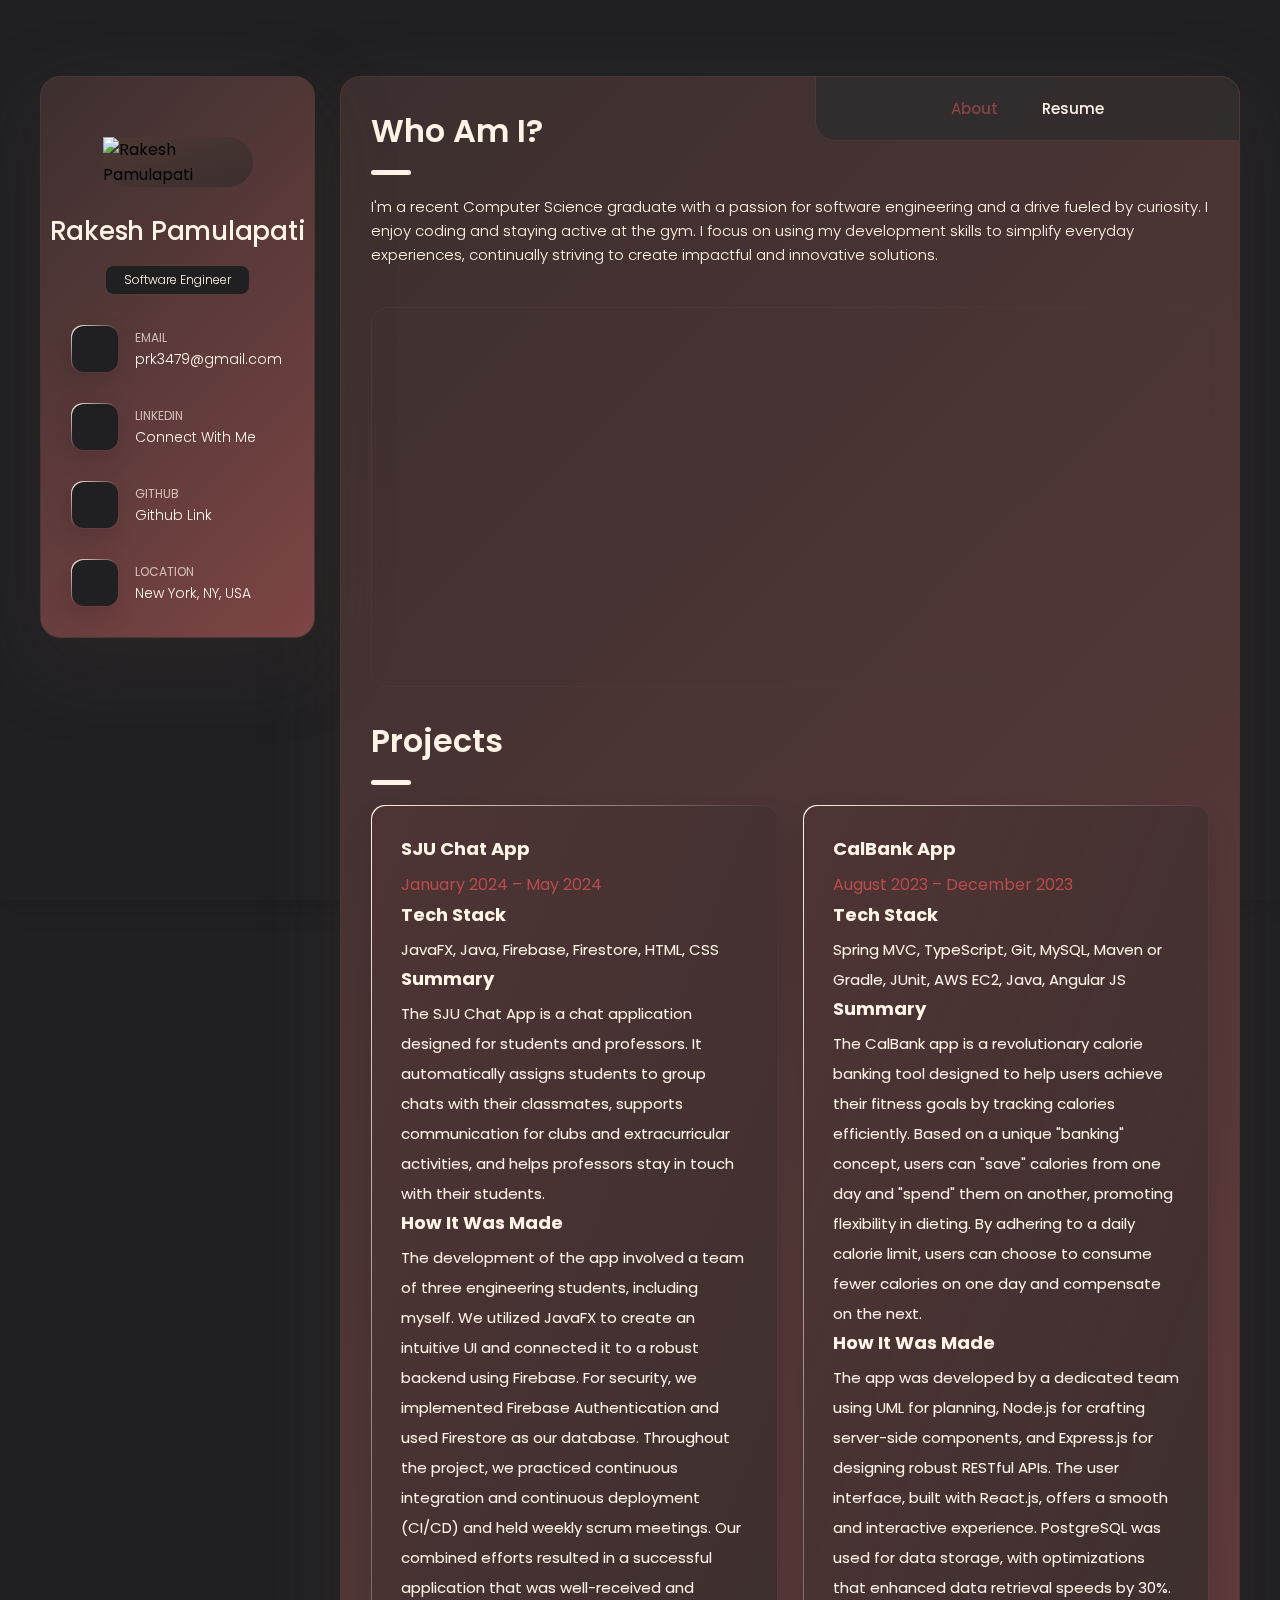
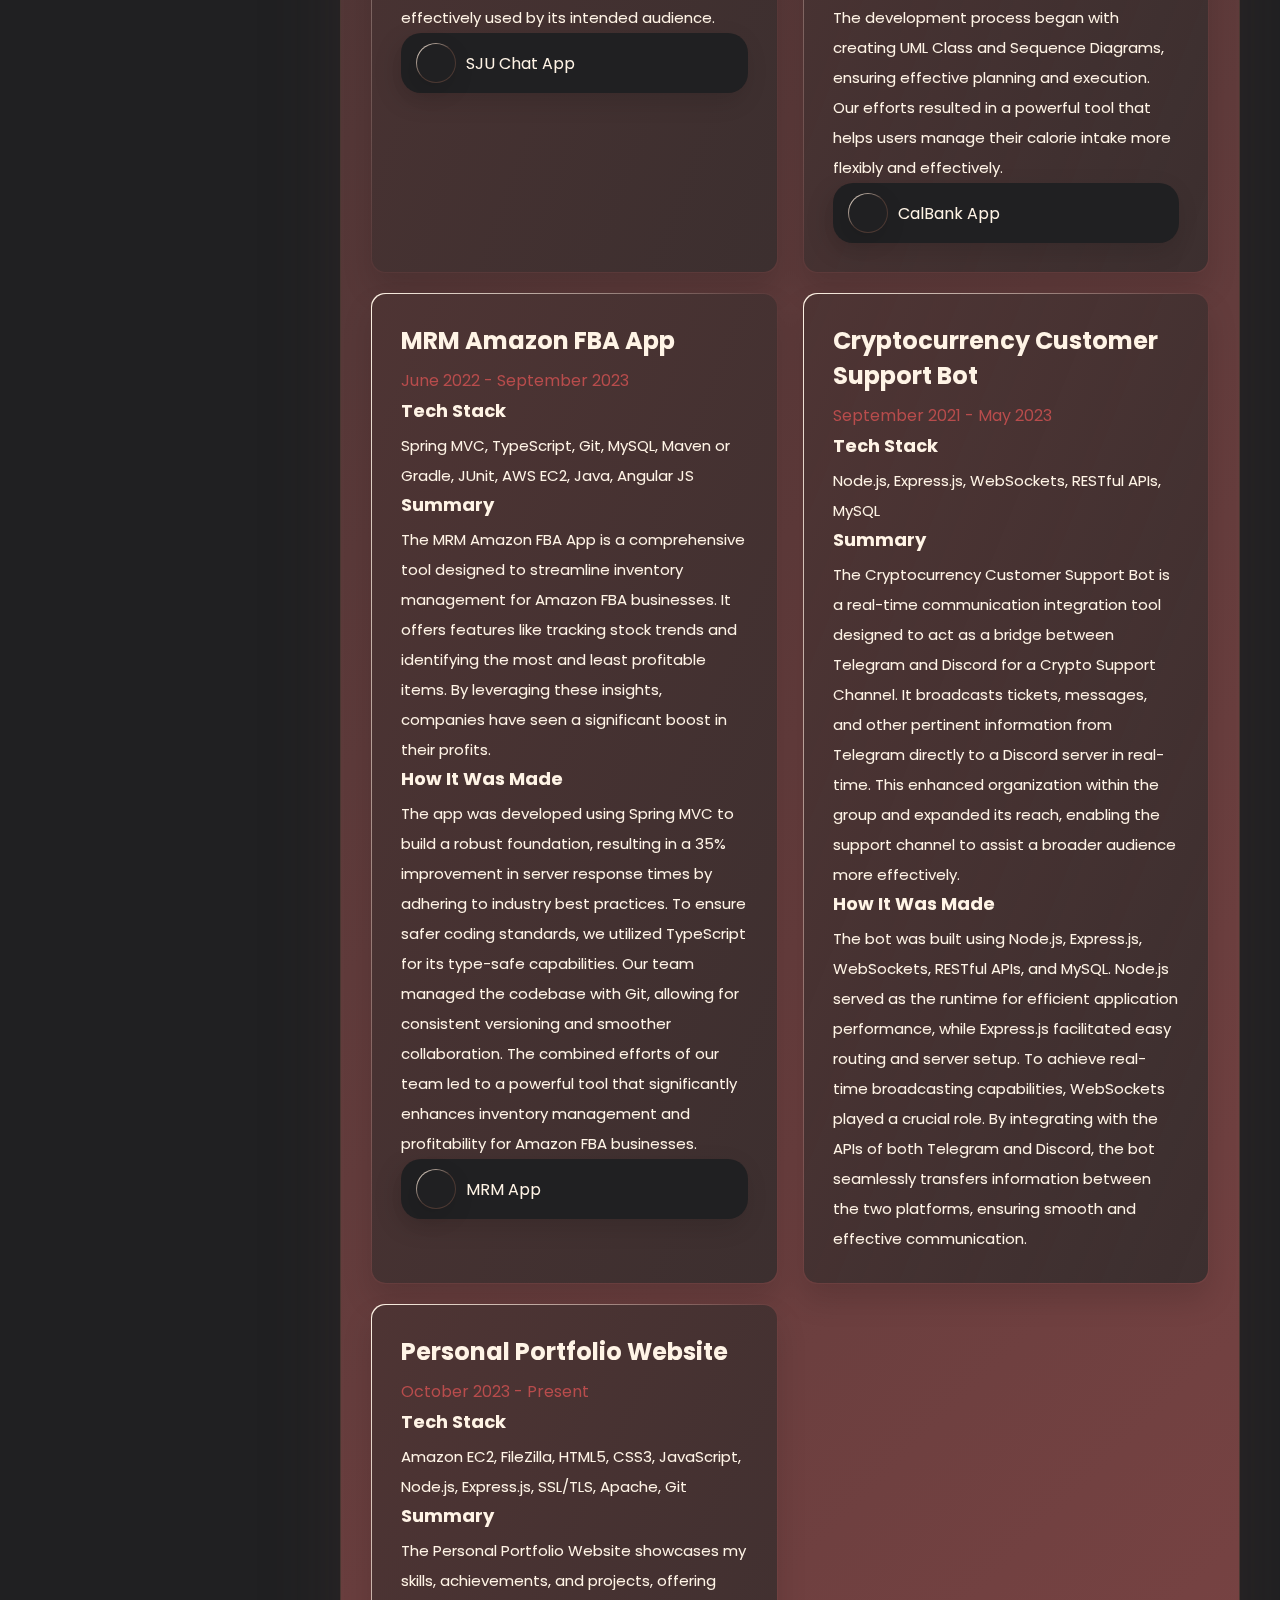
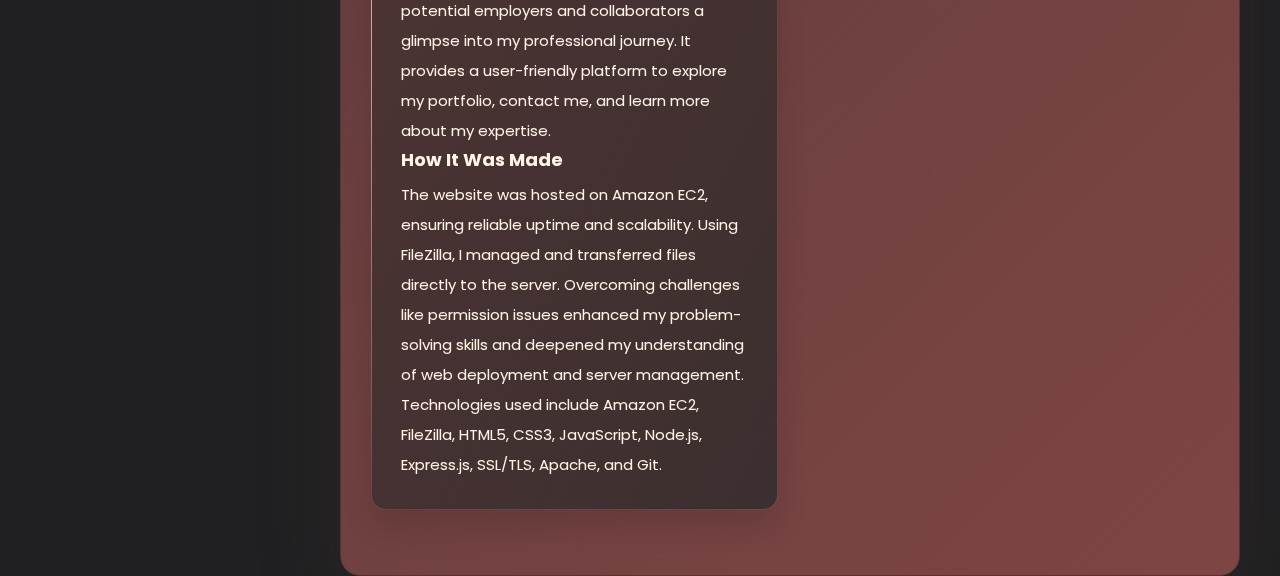
==== index.html @ 5d2003ab "better ui, more aesthetic" ====
<!DOCTYPE html>
<html lang="en">

<head>
  <meta charset="UTF-8">
  <meta http-equiv="X-UA-Compatible" content="IE=edge">
  <meta name="viewport" content="width=device-width, initial-scale=1.0">
  <title>Rakesh Pamulapati</title>

  <!--
    - favicon
  -->
  <link rel="shortcut icon" href="./assets/images/logo copy.ico" type="image/x-icon">

  <!--
    - custom css link
  -->
  <link rel="stylesheet" href="./assets/css/style.css">

  <!--
    - google font link
  -->
  <link rel="preconnect" href="https://fonts.googleapis.com">
  <link rel="preconnect" href="https://fonts.gstatic.com" crossorigin>
  <link href="https://fonts.googleapis.com/css2?family=Poppins:wght@300;400;500;600&display=swap" rel="stylesheet">
</head>



<body>

  <div class="area">
    <ul class="circles">
      <li></li>
      <li></li>
      <li></li>
      <li></li>
      <li></li>
      <li></li>
      <li></li>
      <li></li>
      <li></li>
      <li></li>
    </ul>
  </div>

  

  <!--
    - #MAIN
  -->
  

  <main>

    <!--
      - #SIDEBAR
    -->

    <aside class="sidebar" data-sidebar>

      <div class="sidebar-info">

        <figure class="avatar-box">
          <img src="./assets/images/my-avatar.png" alt="Rakesh Pamulapati" width="80">
        </figure>

        <div class="info-content">
          <h1 class="name" title="Rakesh Pamulapati">Rakesh Pamulapati</h1>

          <p class="title">Software Engineer</p>
        </div>

        <button class="info_more-btn" data-sidebar-btn>
          <span>Show Contacts</span>

          <ion-icon name="chevron-down"></ion-icon>
        </button>

      </div>

      <div class="sidebar-info_more">

        <div class="separator"></div>

        <ul class="contacts-list">

          <li class="contact-item">

            <div class="icon-box">
              <ion-icon name="mail-outline"></ion-icon>
            </div>

            <div class="contact-info">
              <p class="contact-title">Email</p>

              <a href="mailto:prk3479@gmail.com" class="contact-link">prk3479@gmail.com</a>
            

          </li>

          <li class="contact-item">

            <div class="icon-box">
              <ion-icon name="logo-linkedin"></ion-icon>
            </div>

            <div class="contact-info">
              <p class="contact-title">LinkedIn</p>

              <a href="https://www.linkedin.com/in/rakesh-pamulapati-b82836274/" class="contact-link">Connect With Me</a>
            

          </li>
          <li class="contact-item">

            <div class="icon-box">
              <ion-icon name="logo-github"></ion-icon>
            </div>

            <div class="contact-info">
              <p class="contact-title">Github</p>

              <a href="https://github.com/requisz" class="contact-link">Github Link</a>
            

          </li>

          
          
          
          

          

          

          <li class="contact-item">

            <div class="icon-box">
              <ion-icon name="location-outline"></ion-icon>
            </div>

            <div class="contact-info">
              <p class="contact-title">Location</p>

              <address>New York, NY, USA</address>
            </div>

          </li>

        </ul>

        

        </ul>

      </div>

    </aside>





    <!--
      - #main-content
    -->

    <div class="main-content">

      <!--
        - #NAVBAR
      -->

      <nav class="navbar">

        <ul class="navbar-list">

          <li class="navbar-item">
            <button class="navbar-link" data-nav-link></button>
          </li>

          <li class="navbar-item">
            <button class="navbar-link" data-nav-link></button>
          </li>

          <li class="navbar-item">
            <button class="navbar-link  active" data-nav-link>About</button>
          </li>

          <li class="navbar-item">
            <button class="navbar-link" data-nav-link>Resume</button>
          </li>

          <li class="navbar-item">
            <button class="navbar-link" data-nav-link></button>
          </li>


          <li class="navbar-item">
            <button class="navbar-link" data-nav-link></button>
          </li>

          


          

        </ul>

      </nav>





      <!--
        - #ABOUT
      -->

      <article class="about  active" data-page="about">

        <header>
          <h2 class="h2 article-title">Who am I?</h2>
        </header>

        <section class="about-text">
          <p>I'm a recent Computer Science graduate with a passion for software engineering and a drive fueled by curiosity. I enjoy coding and staying active at the gym. I focus on using my development skills to simplify everyday experiences, continually striving to create impactful and innovative solutions.</p>

          
        </section>

          <section class="mapbox" data-mapbox>
            <figure>
              <iframe
                src="https://www.google.com/maps/embed?pb=!1m18!1m12!1m3!1d387191.33750346623!2d-73.97968099999999!3d40.6974881!2m3!1f0!2f0!3f0!3m2!1i1024!2i768!4f13.1!3m3!1m2!1s0x89c24fa5d33f083b%3A0xc80b8f06e177fe62!2sNew%20York%2C%20NY!5e0!3m2!1sen!2sus!4v1698902146556!5m2!1sen!2sus"
                width="400" height="300" loading="lazy"></iframe>
            </figure>
          </section>

        <header>
          <h2 class="h2 article-title">Projects</h2>
        </header>


        <!--
          - service
        -->

        <section class="service">

          <ul class="service-list">
            

            <li class="service-item">

              

              <div class="service-content-box">
                <h4 class="h4 service-item-title">SJU Chat App</h4>
                <span>January 2024 – May 2024</span>
                
                <h4 class="h4 service-item-title">Tech Stack</h4>


                <p class="service-item-text">
                  JavaFX, Java, Firebase, Firestore, HTML, CSS
                </p>

                <h4 class="h4 service-item-title">Summary</h4>
                <p class="service-item-text">
                  The SJU Chat App is a chat application designed for students and professors. It automatically assigns students to group chats with their classmates, supports communication for clubs and extracurricular activities, and helps professors stay in touch with their students.
                </p>
                <h4 class="h4 service-item-title">How it was made</h4>
                <p class="service-item-text">
                  The development of the app involved a team of three engineering students, including myself. We utilized JavaFX to create an intuitive UI and connected it to a robust backend using Firebase. For security, we implemented Firebase Authentication and used Firestore as our database. Throughout the project, we practiced continuous integration and continuous deployment (CI/CD) and held weekly scrum meetings. Our combined efforts resulted in a successful application that was well-received and effectively used by its intended audience.
                </p>
                <a href="https://bitbucket.org/anthonyturkovic21mystjohnsedu/chatsju/src/main/" class="contact-link button-link">
                  <div class="icon-box">
                    <ion-icon name="code-slash-outline"></ion-icon>
                  </div>
                  SJU Chat App
                </a>
                
    
                

            </li>
            

            <li class="service-item">

              
              

              <div class="service-content-box">
                <h4 class="h4 service-item-title">CalBank App</h4>
                <span>August 2023 – December 2023</span>
                <h4 class="h4 service-item-title">Tech Stack</h4>


                <p class="service-item-text">
                Spring MVC, TypeScript, Git, MySQL, Maven or Gradle, JUnit, AWS EC2, Java, Angular JS
                </p>

                <h4 class="h4 service-item-title">Summary</h4>
                <p class="service-item-text">
                  The CalBank app is a revolutionary calorie banking tool designed to help users achieve their fitness goals by tracking calories efficiently. Based on a unique "banking" concept, users can "save" calories from one day and "spend" them on another, promoting flexibility in dieting. By adhering to a daily calorie limit, users can choose to consume fewer calories on one day and compensate on the next.

                </p>
                <h4 class="h4 service-item-title">How it was made</h4>
                <p class="service-item-text">
                  The app was developed by a dedicated team using UML for planning, Node.js for crafting server-side components, and Express.js for designing robust RESTful APIs. The user interface, built with React.js, offers a smooth and interactive experience. PostgreSQL was used for data storage, with optimizations that enhanced data retrieval speeds by 30%. The development process began with creating UML Class and Sequence Diagrams, ensuring effective planning and execution. Our efforts resulted in a powerful tool that helps users manage their calorie intake more flexibly and effectively.
                </p>
                <a href="https://github.com/requisz/CalBank" class="contact-link button-link">
                  <div class="icon-box">
                    <ion-icon name="code-slash-outline"></ion-icon>
                  </div>
                  CalBank App
                </a>
              </div>

            </li>
            

            <li class="service-item">
              

              <div class="service-content-box">
                <h4 class="h3 service-item-title">MRM Amazon FBA App</h4>
                <span>June 2022 - September 2023</span>
                <h4 class="h4 service-item-title">Tech Stack</h4>

                <p class="service-item-text">
                  Spring MVC, TypeScript, Git, MySQL, Maven or Gradle, JUnit, AWS EC2, Java, Angular JS

                </p>

                <h4 class="h4 service-item-title">Summary</h4>
                <p class="service-item-text">
                  The MRM Amazon FBA App is a comprehensive tool designed to streamline inventory management for Amazon FBA businesses. It offers features like tracking stock trends and identifying the most and least profitable items. By leveraging these insights, companies have seen a significant boost in their profits.

                </p>
                <h4 class="h4 service-item-title">How it was made</h4>
                <p class="service-item-text">
                  The app was developed using Spring MVC to build a robust foundation, resulting in a 35% improvement in server response times by adhering to industry best practices. To ensure safer coding standards, we utilized TypeScript for its type-safe capabilities. Our team managed the codebase with Git, allowing for consistent versioning and smoother collaboration. The combined efforts of our team led to a powerful tool that significantly enhances inventory management and profitability for Amazon FBA businesses.
                </p>
                <a href="https://vesstar.com/login" class="contact-link button-link">
                  <div class="icon-box">
                    <ion-icon name="code-slash-outline"></ion-icon>
                  </div>
                  MRM App
                </a>
              </div>

            </li>

            <li class="service-item">
              

              <div class="service-content-box">
                <h4 class="h3 service-item-title">Cryptocurrency Customer Support Bot
                </h4>
                <span>September 2021 - May 2023</span>
                <h4 class="h4 service-item-title">Tech Stack</h4>

                <p class="service-item-text">
                Node.js, Express.js, WebSockets, RESTful APIs, MySQL
                </p>

                <h4 class="h4 service-item-title">Summary</h4>
                <p class="service-item-text">
                  The Cryptocurrency Customer Support Bot is a real-time communication integration tool designed to act as a bridge between Telegram and Discord for a Crypto Support Channel. It broadcasts tickets, messages, and other pertinent information from Telegram directly to a Discord server in real-time. This enhanced organization within the group and expanded its reach, enabling the support channel to assist a broader audience more effectively.

                </p>
                <h4 class="h4 service-item-title">How it was made</h4>
                <p class="service-item-text">
                  The bot was built using Node.js, Express.js, WebSockets, RESTful APIs, and MySQL. Node.js served as the runtime for efficient application performance, while Express.js facilitated easy routing and server setup. To achieve real-time broadcasting capabilities, WebSockets played a crucial role. By integrating with the APIs of both Telegram and Discord, the bot seamlessly transfers information between the two platforms, ensuring smooth and effective communication.
                </p>


                  
                </p>
              </div>

            </li>

            <li class="service-item">
              

              <div class="service-content-box">
                <h4 class="h3 service-item-title">Personal Portfolio Website</h4>
                <span>October 2023 - Present</span>
                <h4 class="h4 service-item-title">Tech Stack</h4>

                <p class="service-item-text">
                  Amazon EC2, FileZilla, HTML5, CSS3, JavaScript, Node.js, Express.js, SSL/TLS, Apache, Git
                </p>

                <h4 class="h4 service-item-title">Summary</h4>
                <p class="service-item-text">
                  The Personal Portfolio Website showcases my skills, achievements, and projects, offering potential employers and collaborators a glimpse into my professional journey. It provides a user-friendly platform to explore my portfolio, contact me, and learn more about my expertise.


                </p>
                <h4 class="h4 service-item-title">How it was made</h4>
                <p class="service-item-text">
                  The website was hosted on Amazon EC2, ensuring reliable uptime and scalability. Using FileZilla, I managed and transferred files directly to the server. Overcoming challenges like permission issues enhanced my problem-solving skills and deepened my understanding of web deployment and server management. Technologies used include Amazon EC2, FileZilla, HTML5, CSS3, JavaScript, Node.js, Express.js, SSL/TLS, Apache, and Git.
                </p>


                  
                </p>
              </div>

            </li>

          </ul>

        </section>


        <!--
          - testimonials
        -->

        


        <!--
          - testimonials modal
        -->

        <div class="modal-container" data-modal-container>

          <div class="overlay" data-overlay></div>

          <section class="testimonials-modal">

            <button class="modal-close-btn" data-modal-close-btn>
              <ion-icon name="close-outline"></ion-icon>
            </button>

            

            

          </section>

        </div>

      </article>





      <!--
        - #RESUME
      -->

      <article class="resume" data-page="resume">

        <header>
          <h2 class="h2 article-title">Resume</h2>
        </header>

        <section class="timeline">

          <div class="title-wrapper">
            <div class="icon-box">
              <ion-icon name="book-outline"></ion-icon>
            </div>

            <h3 class="h3">Education</h3>
          </div>

          <ol class="timeline-list">

            <li class="timeline-item">

              <h4 class="h4 timeline-item-title">CodePath - Advanced Technical Interview Prep	</h4>
              <span>June 2024 - September 2024</span>
              <p class="timeline-text">

                •	Attending weekly sessions to master Data Structures and Algorithms.
                •	Collaborating with a team of four aspiring engineers and a personal coach to solve LeetCode problems using the UMPIRE method in a mock interview setting.

              </p>

            </li>

            <li class="timeline-item">

              <h4 class="h4 timeline-item-title">St. John's University</h4>
              <span>GPA: 3.75/4.0 - Cum Laude</span>
              <span>May 2024</span>

              <p class="timeline-text">
                Relevant Courses: Advanced Data Structures & Algorithms, Artificial Intelligence,
                Operating Systems, Software Engineering, Data Base Management Systems
              </p>

            </li>
            

          </ol>

        </section>

        <section class="timeline">

          <div class="title-wrapper">
            <div class="icon-box">
              <ion-icon name="briefcase-outline"></ion-icon>
            </div>

            <h3 class="h3">Work Experience</h3>
          </div>

          <ol class="timeline-list">

            <li class="timeline-item">

              <h4 class="h4 timeline-item-title">Software Engineer Fellowship</h4>
              <span>Headstarter AI</span>
              <span>July 2024 - Present</span>

              <p class="timeline-text">
                •	Building 5+ AI-based applications and APIs using OpenAI, Stripe API, and Next.js to solve everyday challanges.
              </p>
              <p class="timeline-text">
                •	Developing a final project with a team of 3 engineers aimed at attracting 1,000 users to a waitlist.
              </p>
              <p class="timeline-text">
                •	Practicing Agile programming, CI/CD, Git, and MVC design patterns under the mentorship of engineers from Amazon and Capital One.
              </p>
              

            </li>

            <li class="timeline-item">

              <h4 class="h4 timeline-item-title">Full-Stack Software Engineer Intern</h4>
              <span>Vesstar Inc</span>
              <span>June 2023 - September 2023</span>

              <p class="timeline-text">
                •	Created a revenue page for clients featuring real-time updates using Amazon REST APIs, enhancing clients’ ability to track sales trends and boost profits.
              </p>
              <p class="timeline-text">
                •	Optimized system performance by redesigning database queries and implementing indexing in SQL, reducing load times by 35% and significantly enhancing user experience.
              </p>
              <p class="timeline-text">
                •	Developed a multi-threaded Java application to implement real-time notifications, increasing web application engagement by over 43%.
              </p>

            </li>

          </ol>

        </section>

        <section class="timeline">

          <div class="title-wrapper">
            <div class="icon-box">
              <ion-icon name="code-outline"></ion-icon>
            </div>

            <h3 class="h3">Projects</h3>
          </div>

          <ol class="timeline-list">

            <li class="timeline-item">

              <h4 class="h4 timeline-item-title">SJU Chat App</h4>
              <span>Capstone Project for St. John’s University </span>
              <span>October 2023 - Present</span>

              <p class="timeline-text">
                •	Built a real-time chat application using JavaFX and Firebase to facilitate communication for students and faculty in educational environments.
              </p>
              <p class="timeline-text">
                •	Designed a user-friendly GUI using JavaFX FXML and integrated Google Firestore for dynamic chat functionality, real-time data synchronization, and persistent storage.
                <p class="timeline-text">
                  •	Employed Agile SCRUM methodologies in a team-based environment, ensuring efficient project delivery through systematic sprints and version control with Git.
                </p>
            </li>
            <li class="timeline-item">

              <h4 class="h4 timeline-item-title">CalBank App</h4>
              <span>Web Application  </span>
              <span>August 2023 - December 2023</span>

              <p class="timeline-text">
                •	Led the frontend development using React.js, HTML, and CSS, creating a user-friendly real-time calorie tracking and management interface.
              </p>
              <p class="timeline-text">
                •	Developed robust RESTful APIs using the Food Central Database, enabling users to access and interact with extensive nutritional data seamlessly. 
                <p class="timeline-text">
                  •	Programmed backend functionalities in Java, harmonized with Firebase for efficient data storage, retrieval, and account authorization.
                </p>
            </li>

            

            <li class="timeline-item">

              <h4 class="h4 timeline-item-title">MRM Amazon FBA App</h4>
              <span>E-Commerce Web Tool</span>
              <span>June 2022 – September 2023</span>

              <p class="timeline-text">
                •	Architected an advanced inventory management tool for Amazon FBA businesses, leveraging data analytics to pinpoint stock trends, resulting in a 63% gross profit surge from Q1 to Q3.
              </p>
              <p class="timeline-text">
                •	Deployed Spring MVC, achieving a 35% reduction in server response times and optimizing user experience.
              </p>
              <p class="timeline-text">
                •	Successfully deployed the application on AWS EC2, ensuring scalable, secure, and efficient cloud-based operations.
              </p>
              <p class="timeline-text">
                •	Facilitated team collaboration and code versioning through Git, promoting efficient workflow and consistent updates.
              </p>
              <p class="timeline-text">
                •	Played a pivotal role in boosting clients' profits, with some reporting a significant increase after integrating our tool.
              </p>
              

            </li>

            <li class="timeline-item">

              <h4 class="h4 timeline-item-title">Cryptocurrency Customer Support Bot</h4>
              <span>Real-time Communication Integration Tool</span>
              <span>September 2021 - May 2023</span>

              <p class="timeline-text">
                •	Engineered with Node.js for efficient asynchronous handling of live data              </p>
              <p class="timeline-text">
                •	Utilized Telegram and Discord APIs to ensure seamless cross-platform communication.
              <p class="timeline-text">
                •	Enhanced bot responsiveness using the WebSocket protocol for real-time updates.
                •	Achieved wider outreach, boosting support channel's audience by 45% and increasing overall user satisfaction              </p>

            </li>
            <li class="timeline-item">

              <h4 class="h4 timeline-item-title">Personal Portfolio Website</h4>
              <span>Personal Web Portfolio</span>

              <p class="timeline-text">
                •	Launched a responsive personal website hosted on AWS EC2, showcasing skills, projects, and experiences.
              </p>
              <p class="timeline-text">
                •	Utilized HTML, CSS, and JavaScript to craft a user-friendly interface and dynamic web components.
                <p class="timeline-text">
                  •	Configured and optimized the Apache server to improve website load times and security              </p>
              <p class="timeline-text">
                •	Managed file transfers and server updates seamlessly using FileZilla              </p>
              <p class="timeline-text">
                •	Executed Linux commands to ensure server health, troubleshoot issues, and set file permissions.
              </p>

            </li>

          </ol>

        </section>

        <section class="skill">

          <h3 class="h3 skills-title">Leadership/Community</h3>

          <ul class="skills-list content-card">

            <li class="skills-item">

              <div class="title-wrapper">
                <h5 class="h5">CodePath - Community Member</h5>
              </div>
              <p class="timeline-text">
                Weekly virtual meetups with team to practice mock interviews as well as grow career profiles.
              </p>

            </li>
            <li class="skills-item">

              <div class="title-wrapper">
                <h5 class="h5">Headstarter AI - Community Member</h5>
              </div>
              <p class="timeline-text">
                Attended virtual and in-person meetings with community leads to hear co-fouding speakers as well as industry professional share past experiences.
              </p>

            </li>

            <li class="skills-item">

              <div class="title-wrapper">
                <h5 class="h5">SJU ACM Cyber Club</h5>
              </div>
              <p class="timeline-text">
                Attended hackathons and club meetings to learn more about how to perform well in a hackathon setting.
              </p>

              

            </li>

            

          </ul>

        </section>

        <section class="skill">

          <h3 class="h3 skills-title">My skills</h3>

          <ul class="skills-list content-card">

            <li class="skills-item">

              <div class="title-wrapper">
                <h5 class="h5">Programming Languages</h5>
              </div>
              <p class="timeline-text">
                Java, HTML, CSS, JavaScript, TypeScript
              </p>

            </li>

            <li class="skills-item">

              <div class="title-wrapper">
                <h5 class="h5">Frameworks, Tools & Technologies</h5>
              </div>
              <p class="timeline-text">
                Spring MVC, Git, MySQL, Maven, AWS EC2, Angular JS, UML, Node.js, Express.js, React.js, PostgreSQL, RESTful APIs, Amazon EC2, Apache, Firebase, JavaFX
              </p>

              

            </li>

            

          </ul>

        </section>

      </article>





      <!--
        - #PORTFOLIO
      -->

      <article class="portfolio" data-page="portfolio">

        <header>
          <h2 class="h2 article-title">Portfolio</h2>
        </header>

        <section class="projects">

          <ul class="filter-list">

            <li class="filter-item">
              <button class="active" data-filter-btn>All</button>
            </li>

            <li class="filter-item">
              <button data-filter-btn>Web design</button>
            </li>

            <li class="filter-item">
              <button data-filter-btn>Applications</button>
            </li>

            <li class="filter-item">
              <button data-filter-btn>Web development</button>
            </li>

          </ul>

          <div class="filter-select-box">

            <button class="filter-select" data-select>

              <div class="select-value" data-selecct-value>Select category</div>

              <div class="select-icon">
                <ion-icon name="chevron-down"></ion-icon>
              </div>

            </button>

            <ul class="select-list">

              <li class="select-item">
                <button data-select-item>All</button>
              </li>

              <li class="select-item">
                <button data-select-item>Web design</button>
              </li>

              <li class="select-item">
                <button data-select-item>Applications</button>
              </li>

              <li class="select-item">
                <button data-select-item>Web development</button>
              </li>

            </ul>

          </div>

          <ul class="project-list">

            <li class="project-item  active" data-filter-item data-category="web development">
              <a href="#">

                <figure class="project-img">
                  <div class="project-item-icon-box">
                    <ion-icon name="eye-outline"></ion-icon>
                  </div>

                  <img src="./assets/images/project-1.jpg" alt="finance" loading="lazy">
                </figure>

                <h3 class="project-title">Finance</h3>

                <p class="project-category">Web development</p>

              </a>
            </li>

            <li class="project-item  active" data-filter-item data-category="web development">
              <a href="#">

                <figure class="project-img">
                  <div class="project-item-icon-box">
                    <ion-icon name="eye-outline"></ion-icon>
                  </div>

                  <img src="./assets/images/project-2.png" alt="orizon" loading="lazy">
                </figure>

                <h3 class="project-title">Orizon</h3>

                <p class="project-category">Web development</p>

              </a>
            </li>

            <li class="project-item  active" data-filter-item data-category="web design">
              <a href="#">

                <figure class="project-img">
                  <div class="project-item-icon-box">
                    <ion-icon name="eye-outline"></ion-icon>
                  </div>

                  <img src="./assets/images/project-3.jpg" alt="fundo" loading="lazy">
                </figure>

                <h3 class="project-title">Fundo</h3>

                <p class="project-category">Web design</p>

              </a>
            </li>

            <li class="project-item  active" data-filter-item data-category="applications">
              <a href="#">

                <figure class="project-img">
                  <div class="project-item-icon-box">
                    <ion-icon name="eye-outline"></ion-icon>
                  </div>

                  <img src="./assets/images/project-4.png" alt="brawlhalla" loading="lazy">
                </figure>

                <h3 class="project-title">Brawlhalla</h3>

                <p class="project-category">Applications</p>

              </a>
            </li>

            <li class="project-item  active" data-filter-item data-category="web design">
              <a href="#">

                <figure class="project-img">
                  <div class="project-item-icon-box">
                    <ion-icon name="eye-outline"></ion-icon>
                  </div>

                  <img src="./assets/images/project-5.png" alt="dsm." loading="lazy">
                </figure>

                <h3 class="project-title">DSM.</h3>

                <p class="project-category">Web design</p>

              </a>
            </li>

            <li class="project-item  active" data-filter-item data-category="web design">
              <a href="#">

                <figure class="project-img">
                  <div class="project-item-icon-box">
                    <ion-icon name="eye-outline"></ion-icon>
                  </div>

                  <img src="./assets/images/project-6.png" alt="metaspark" loading="lazy">
                </figure>

                <h3 class="project-title">MetaSpark</h3>

                <p class="project-category">Web design</p>

              </a>
            </li>

            <li class="project-item  active" data-filter-item data-category="web development">
              <a href="#">

                <figure class="project-img">
                  <div class="project-item-icon-box">
                    <ion-icon name="eye-outline"></ion-icon>
                  </div>

                  <img src="./assets/images/project-7.png" alt="summary" loading="lazy">
                </figure>

                <h3 class="project-title">Summary</h3>

                <p class="project-category">Web development</p>

              </a>
            </li>

            <li class="project-item  active" data-filter-item data-category="applications">
              <a href="#">

                <figure class="project-img">
                  <div class="project-item-icon-box">
                    <ion-icon name="eye-outline"></ion-icon>
                  </div>

                  <img src="./assets/images/project-8.jpg" alt="task manager" loading="lazy">
                </figure>

                <h3 class="project-title">Task Manager</h3>

                <p class="project-category">Applications</p>

              </a>
            </li>

            <li class="project-item  active" data-filter-item data-category="web development">
              <a href="#">

                <figure class="project-img">
                  <div class="project-item-icon-box">
                    <ion-icon name="eye-outline"></ion-icon>
                  </div>

                  <img src="./assets/images/project-9.png" alt="arrival" loading="lazy">
                </figure>

                <h3 class="project-title">Arrival</h3>

                <p class="project-category">Web development</p>

              </a>
            </li>

          </ul>

        </section>

      </article>





      <!--
        - #BLOG
      -->

      <article class="blog" data-page="blog">

        <header>
          <h2 class="h2 article-title">Blog</h2>
        </header>

        <section class="blog-posts">

          <ul class="blog-posts-list">

            <li class="blog-post-item">
              <a href="#">

                <figure class="blog-banner-box">
                  <img src="./assets/images/blog-1.jpg" alt="Design conferences in 2022" loading="lazy">
                </figure>

                <div class="blog-content">

                  <div class="blog-meta">
                    <p class="blog-category">Design</p>

                    <span class="dot"></span>

                    <time datetime="2022-02-23">Fab 23, 2022</time>
                  </div>

                  <h3 class="h3 blog-item-title">Design conferences in 2022</h3>

                  <p class="blog-text">
                    Veritatis et quasi architecto beatae vitae dicta sunt, explicabo.
                  </p>

                </div>

              </a>
            </li>

            <li class="blog-post-item">
              <a href="#">

                <figure class="blog-banner-box">
                  <img src="./assets/images/blog-2.jpg" alt="Best fonts every designer" loading="lazy">
                </figure>

                <div class="blog-content">

                  <div class="blog-meta">
                    <p class="blog-category">Design</p>

                    <span class="dot"></span>

                    <time datetime="2022-02-23">Fab 23, 2022</time>
                  </div>

                  <h3 class="h3 blog-item-title">Best fonts every designer</h3>

                  <p class="blog-text">
                    Sed ut perspiciatis, nam libero tempore, cum soluta nobis est eligendi.
                  </p>

                </div>

              </a>
            </li>

            <li class="blog-post-item">
              <a href="#">

                <figure class="blog-banner-box">
                  <img src="./assets/images/blog-3.jpg" alt="Design digest #80" loading="lazy">
                </figure>

                <div class="blog-content">

                  <div class="blog-meta">
                    <p class="blog-category">Design</p>

                    <span class="dot"></span>

                    <time datetime="2022-02-23">Fab 23, 2022</time>
                  </div>

                  <h3 class="h3 blog-item-title">Design digest #80</h3>

                  <p class="blog-text">
                    Excepteur sint occaecat cupidatat no proident, quis nostrum exercitationem ullam corporis suscipit.
                  </p>

                </div>

              </a>
            </li>

            <li class="blog-post-item">
              <a href="#">

                <figure class="blog-banner-box">
                  <img src="./assets/images/blog-4.jpg" alt="UI interactions of the week" loading="lazy">
                </figure>

                <div class="blog-content">

                  <div class="blog-meta">
                    <p class="blog-category">Design</p>

                    <span class="dot"></span>

                    <time datetime="2022-02-23">Fab 23, 2022</time>
                  </div>

                  <h3 class="h3 blog-item-title">UI interactions of the week</h3>

                  <p class="blog-text">
                    Enim ad minim veniam, consectetur adipiscing elit, quis nostrud exercitation ullamco laboris nisi.
                  </p>

                </div>

              </a>
            </li>

            <li class="blog-post-item">
              <a href="#">

                <figure class="blog-banner-box">
                  <img src="./assets/images/blog-5.jpg" alt="The forgotten art of spacing" loading="lazy">
                </figure>

                <div class="blog-content">

                  <div class="blog-meta">
                    <p class="blog-category">Design</p>

                    <span class="dot"></span>

                    <time datetime="2022-02-23">Fab 23, 2022</time>
                  </div>

                  <h3 class="h3 blog-item-title">The forgotten art of spacing</h3>

                  <p class="blog-text">
                    Maxime placeat, sed do eiusmod tempor incididunt ut labore et dolore magna aliqua.
                  </p>

                </div>

              </a>
            </li>

            <li class="blog-post-item">
              <a href="#">

                <figure class="blog-banner-box">
                  <img src="./assets/images/blog-6.jpg" alt="Design digest #79" loading="lazy">
                </figure>

                <div class="blog-content">

                  <div class="blog-meta">
                    <p class="blog-category">Design</p>

                    <span class="dot"></span>

                    <time datetime="2022-02-23">Fab 23, 2022</time>
                  </div>

                  <h3 class="h3 blog-item-title">Design digest #79</h3>

                  <p class="blog-text">
                    Optio cumque nihil impedit uo minus quod maxime placeat, velit esse cillum.
                  </p>

                </div>

              </a>
            </li>

          </ul>

        </section>

      </article>





      <!--
        - #CONTACT
      -->

      <article class="contact" data-page="contact">

        <header>
          <h2 class="h2 article-title">Contact</h2>
        </header>

        <section class="mapbox" data-mapbox>
          <figure>
            <iframe
              src="https://www.google.com/maps/embed?pb=!1m18!1m12!1m3!1d387191.33750346623!2d-73.97968099999999!3d40.6974881!2m3!1f0!2f0!3f0!3m2!1i1024!2i768!4f13.1!3m3!1m2!1s0x89c24fa5d33f083b%3A0xc80b8f06e177fe62!2sNew%20York%2C%20NY!5e0!3m2!1sen!2sus!4v1698902146556!5m2!1sen!2sus"
              width="400" height="300" loading="lazy"></iframe>
          </figure>
        </section>

        <section class="contact-form">

          <h3 class="h3 form-title">Contact Form</h3>

          <form action="#" class="form" data-form>

            <div class="input-wrapper">
              <input type="text" name="fullname" class="form-input" placeholder="Full name" required data-form-input>

              <input type="email" name="email" class="form-input" placeholder="Email address" required data-form-input>
            </div>

            <textarea name="message" class="form-input" placeholder="Your Message" required data-form-input></textarea>

            <button class="form-btn" type="submit" disabled data-form-btn>
              <ion-icon name="paper-plane"></ion-icon>
              <span>Send Message</span>
            </button>

          </form>

        </section>

      </article>

    </div>

  </main>






  <!--
    - custom js link
  -->
  <script src="./assets/js/script.js"></script>

  <!--
    - ionicon link
  -->
  <script type="module" src="https://unpkg.com/ionicons@5.5.2/dist/ionicons/ionicons.esm.js"></script>
  <script nomodule src="https://unpkg.com/ionicons@5.5.2/dist/ionicons/ionicons.js"></script>

</body>

</html>
---- assets/css/style.css ----
/*-----------------------------------*\
  #style.css
\*-----------------------------------*/


/**
 * copyright 2022 @codewithsadee
 */





/*-----------------------------------*\
  #CUSTOM PROPERTY
\*-----------------------------------*/

:root {

  /**
   * colors
   */

  /* gradient */

  --bg-gradient-onyx: linear-gradient(
    to bottom right, 
    #4b3832 3%, 
    #3c2f2f 97%
  );
  --bg-gradient-jet: linear-gradient(
    to bottom right, 
    rgba(133, 68, 66, 0.251) 0%, 
    rgba(60, 47, 47, 0) 100%
  ), #3c2f2f;
  --bg-gradient-yellow-1: linear-gradient(
    to bottom right, 
    #fff4e6 0%, 
    rgba(190, 155, 123, 0) 50%
  );
  --bg-gradient-yellow-2: linear-gradient(
    135deg, 
    #3c2f2f 0%, 
    rgba(190, 155, 123, 0) 59.86%
  ), #3c2f2f;
  --border-gradient-onyx: linear-gradient(
    to bottom right, 
    #fff4e6 0%, 
    rgba(75, 56, 50, 0) 50%
  );
  --text-gradient-yellow: linear-gradient(
    to right, 
    #fff4e6, 
    #fff4e6
  );

  /* solid */

  --jet: #4b3832; /* Updated to match the new color palette */
  --onyx: #854442; /* Updated to match the new color palette */
  --eerie-black-1: hsl(240, 2%, 13%); /* Keeping the same */
  --eerie-black-2: #3c2f2f; /* Updated to match the new color palette */
  --smoky-black: #be9b7b; /* Updated to match the new color palette */
  --white-1: #fff4e6; /* Updated to match the new color palette */
  --white-2: #fff4e6; /* Updated to match the new color palette */
  --orange-yellow-crayola: #854442; /* Updated to match the new color palette */
  --vegas-gold: #be9b7b; /* Updated to match the new color palette */
  --light-gray: #fff4e6; /* Updated to match the new color palette */
  --light-gray-70: rgba(255, 244, 230, 0.7); /* Updated to match the new color palette */
  --bittersweet-shimmer: hsl(0, 43%, 51%);

  /**
   * typography
   */

  /* font-family */
  --ff-poppins: 'Poppins', sans-serif;

  /* font-size */
  --fs-1: 24px;
  --fs-2: 18px;
  --fs-3: 17px;
  --fs-4: 16px;
  --fs-5: 15px;
  --fs-6: 14px;
  --fs-7: 13px;
  --fs-8: 11px;

  /* font-weight */
  --fw-300: 300;
  --fw-400: 400;
  --fw-500: 500;
  --fw-600: 600;

  /**
   * shadow
   */
  
  --shadow-1: -4px 8px 24px rgba(75, 56, 50, 0.25);
  --shadow-2: 0 16px 30px rgba(75, 56, 50, 0.25);
  --shadow-3: 0 16px 40px rgba(75, 56, 50, 0.25);
  --shadow-4: 0 25px 50px rgba(75, 56, 50, 0.15);
  --shadow-5: 0 24px 80px rgba(75, 56, 50, 0.25);

  /**
   * transition
   */

  --transition-1: 0.25s ease;
  --transition-2: 0.5s ease-in-out;

}





/*-----------------------------------*\
  #RESET
\*-----------------------------------*/

*, *::before, *::after {
  margin: 0;
  padding: 0;
  box-sizing: border-box;
}

a { text-decoration: none; }

li { list-style: none; }

img, ion-icon, a, button, time, span { display: block; }

button {
  font: inherit;
  background: none;
  border: none;
  text-align: left;
  cursor: pointer;
}

input, textarea {
  display: block;
  width: 100%;
  background: none;
  font: inherit;
}

::selection {
  background: var(--orange-yellow-crayola);
  color: var(--smoky-black);
}

:focus { outline-color: var(--orange-yellow-crayola); }

html { font-family: var(--ff-poppins);
        height: 100%;
 }

 @import url('https://fonts.googleapis.com/css?family=Exo:400,700');
 * {
   margin: 0px;
   padding: 0px;
 }
 
 body {
   font-family: 'Exo', var(--ff-poppins);
   background: var(--eerie-black-1);
   border: 1px solid var(--jet);
   border-radius: 20px;
   padding: 15px;
   box-shadow: var(--shadow-1);
   z-index: 1;
   height: 100vh;
   position: relative;
   overflow: auto; /* Allow scrolling */
 }
 
 .context {
   width: 100%;
   position: absolute;
   top: 50vh;
 }
 
 .context h1 {
   text-align: center;
   color: #fff;
   font-size: 40px;
 }
 
 .area {
   background: var(--eerie-black-1);
   background: -webkit-linear-gradient(to left, #fbb38f, #c8664e);
   width: 100%;
   height: 100%;
   position: fixed; /* Fixed to stay in place */
   top: 0;
   left: 0;
   z-index: -1; /* Ensure the area is behind content */
 }
 
 .circles {
   position: absolute;
   top: 0;
   left: 0;
   width: 100%;
   height: 100%;
   overflow: hidden;
 }
 
 .circles li {
   position: absolute;
   display: block;
   list-style: none;
   width: 20px;
   height: 20px;
   background: rgba(255, 255, 255, 0.2);
   animation: animate 25s linear infinite;
   bottom: -150px;
 }
 
 .circles li:nth-child(1) {
   left: 25%;
   width: 80px;
   height: 80px;
   animation-delay: 0s;
 }
 
 .circles li:nth-child(2) {
   left: 10%;
   width: 20px;
   height: 20px;
   animation-delay: 2s;
   animation-duration: 12s;
 }
 
 .circles li:nth-child(3) {
   left: 70%;
   width: 20px;
   height: 20px;
   animation-delay: 4s;
 }
 
 .circles li:nth-child(4) {
   left: 40%;
   width: 60px;
   height: 60px;
   animation-delay: 0s;
   animation-duration: 18s;
 }
 
 .circles li:nth-child(5) {
   left: 65%;
   width: 20px;
   height: 20px;
   animation-delay: 0s;
 }
 
 .circles li:nth-child(6) {
   left: 75%;
   width: 110px;
   height: 110px;
   animation-delay: 3s;
 }
 
 .circles li:nth-child(7) {
   left: 35%;
   width: 150px;
   height: 150px;
   animation-delay: 7s;
 }
 
 .circles li:nth-child(8) {
   left: 50%;
   width: 25px;
   height: 25px;
   animation-delay: 15s;
   animation-duration: 45s;
 }
 
 .circles li:nth-child(9) {
   left: 20%;
   width: 15px;
   height: 15px;
   animation-delay: 2s;
   animation-duration: 35s;
 }
 
 .circles li:nth-child(10) {
   left: 85%;
   width: 150px;
   height: 150px;
   animation-delay: 0s;
   animation-duration: 11s;
 }
 
 @keyframes animate {
   0% {
     transform: translateY(0) rotate(0deg);
     opacity: 1;
     border-radius: 0;
   }
   100% {
     transform: translateY(-1000px) rotate(720deg);
     opacity: 0;
     border-radius: 50%;
   }
 }
 





/*-----------------------------------*\
  #REUSED STYLE
\*-----------------------------------*/

.sidebar,
article {
  background: linear-gradient(-45deg, var(--eerie-black-2), var(--orange-yellow-crayola), hsl(0, 32%, 44%), var(--eerie-black-2));
  background-size: 400% 400%;
  animation: gradient 10s ease infinite;
  border: 1px solid var(--jet);
  border-radius: 20px;
  padding: 15px;
  box-shadow: var(--shadow-1);
  z-index: 1;
}

@keyframes gradient {
  0% {
    background-position: 0% 50%;
  }
  50% {
    background-position: 100% 50%;
  }
  100% {
    background-position: 0% 50%;
  }
}


.separator {
  width: 100%;
  height: 1px;
  background: var(--jet);
  margin: 16px 0;
}

.icon-box {
  position: relative;
  background: var(--border-gradient-onyx);
  width: 30px;
  height: 30px;
  border-radius: 8px;
  display: flex;
  justify-content: center;
  align-items: center;
  font-size: 16px;
  color: var(--orange-yellow-crayola);
  box-shadow: var(--shadow-1);
  z-index: 1;
}

.icon-box::before {
  content: "";
  position: absolute;
  inset: 1px;
  background: var(--eerie-black-1);
  border-radius: inherit;
  z-index: -1;
}

.icon-box ion-icon { --ionicon-stroke-width: 35px; }

article { display: none; }

article.active {
  display: block;
  animation: fade 0.5s ease backwards;
}

@keyframes fade {
  0% { opacity: 0; }
  100% { opacity: 1; }
}

.h2,
.h3,
.h4,
.h5 {
  color: var(--white-2);
  text-transform: capitalize;
}

.h2 { font-size: var(--fs-1); }

.h3 { font-size: var(--fs-2); }

.h4 { font-size: var(--fs-4); }

.h5 {
  font-size: var(--fs-7);
  font-weight: var(--fw-500);
}

.article-title {
  position: relative;
  padding-bottom: 7px;
}

.article-title::after {
  content: "";
  position: absolute;
  bottom: 0;
  left: 0;
  width: 30px;
  height: 3px;
  background: var(--text-gradient-yellow);
  border-radius: 3px;
}

.has-scrollbar::-webkit-scrollbar {
  width: 5px; /* for vertical scrollbar */
  height: 5px; /* for horizontal scrollbar */
}

.has-scrollbar::-webkit-scrollbar-track {
  background: var(--onyx);
  border-radius: 5px;
}

.has-scrollbar::-webkit-scrollbar-thumb {
  background: var(--orange-yellow-crayola);
  border-radius: 5px;
}

.has-scrollbar::-webkit-scrollbar-button { width: 20px; }

.content-card {
  position: relative;
  background: var(--border-gradient-onyx);
  padding: 15px;
  padding-top: 45px;
  border-radius: 14px;
  box-shadow: var(--shadow-2);
  cursor: pointer;
  z-index: 1;
}

.content-card::before {
  content: "";
  position: absolute;
  inset: 1px;
  background: var(--bg-gradient-jet);
  border-radius: inherit;
  z-index: -1;
}





/*-----------------------------------*\
  #MAIN
\*-----------------------------------*/

main {
  margin: 15px 12px;
  margin-bottom: 75px;
  min-width: 259px;
}





/*-----------------------------------*\
  #SIDEBAR
\*-----------------------------------*/

.sidebar {
  margin-bottom: 15px;
  max-height: 112px;
  overflow: hidden;
  transition: var(--transition-2);
}

.sidebar.active { max-height: 405px; }

.sidebar-info {
  position: relative;
  display: flex;
  justify-content: flex-start;
  align-items: center;
  gap: 15px;
}

.avatar-box {
  background: var(--bg-gradient-onyx);
  border-radius: 20px;
}

.info-content .name {
  color: var(--white-2);
  font-size: var(--fs-3);
  font-weight: var(--fw-500);
  letter-spacing: -0.25px;
  margin-bottom: 10px;
}

.info-content .title {
  color: var(--white-1);
  background: var(--eerie-black-1);
  font-size: var(--fs-8);
  font-weight: var(--fw-300);
  width: max-content;
  padding: 3px 12px;
  border-radius: 8px;
}

.info_more-btn {
  position: absolute;
  top: -15px;
  right: -15px;
  border-radius: 0 15px;
  font-size: 13px;
  color: var(--orange-yellow-crayola);
  background: var(--border-gradient-onyx);
  padding: 10px;
  box-shadow: var(--shadow-2);
  transition: var(--transition-1);
  z-index: 1;
}

.info_more-btn::before {
  content: "";
  position: absolute;
  inset: 1px;
  border-radius: inherit;
  background: var(--bg-gradient-jet);
  transition: var(--transition-1);
  z-index: -1;
}

.info_more-btn:hover,
.info_more-btn:focus { background: var(--bg-gradient-yellow-1); }

.info_more-btn:hover::before,
.info_more-btn:focus::before { background: var(--bg-gradient-yellow-2); }

.info_more-btn span { display: none; }

.sidebar-info_more {
  opacity: 0;
  visibility: hidden;
  transition: var(--transition-2);
}

.sidebar.active .sidebar-info_more {
  opacity: 1;
  visibility: visible;
}

.contacts-list {
  display: grid;
  grid-template-columns: 1fr;
  gap: 16px;
}

.contact-item {
  min-width: 100%;
  display: flex;
  align-items: center;
  gap: 16px;
}

.contact-info {
  max-width: calc(100% - 46px);
  width: calc(100% - 46px);
}

.contact-title {
  color: var(--light-gray-70);
  font-size: var(--fs-8);
  text-transform: uppercase;
  margin-bottom: 2px;
}

.contact-info :is(.contact-link, time, address) {
  color: var(--white-2);
  font-size: var(--fs-7);
}

.contact-info address { font-style: normal; }

.social-list {
  display: flex;
  justify-content: flex-start;
  align-items: center;
  gap: 15px;
  padding-bottom: 4px;
  padding-left: 7px;
}

.social-item .social-link {
  color: var(--light-gray-70);
  font-size: 18px;
}


.social-item .social-link:hover { color: var(--light-gray); }





/*-----------------------------------*\
  #NAVBAR
\*-----------------------------------*/

.navbar {
  position: fixed;
  bottom: 0;
  left: 0;
  width: 100%;
  background: hsla(240, 1%, 17%, 0.75);
  backdrop-filter: blur(10px);
  border: 1px solid var(--jet);
  border-radius: 12px 12px 0 0;
  box-shadow: var(--shadow-2);
  z-index: 5;
}

.navbar-list {
  display: flex;
  flex-wrap: wrap;
  justify-content: center;
  align-items: center;
  padding: 0 10px;
}

.navbar-link {
  color: var(--light-gray);
  font-size: var(--fs-8);
  padding: 20px 7px;
  transition: color var(--transition-1);
}

.navbar-link:hover,
.navbar-link:focus { color: var(--light-gray-70); }

.navbar-link.active { color: var(--orange-yellow-crayola); }





/*-----------------------------------*\
  #ABOUT
\*-----------------------------------*/

.about .article-title { margin-bottom: 15px; }

.about-text {
  color: var(--light-gray);
  font-size: var(--fs-6);
  font-weight: var(--fw-300);
  line-height: 1.6;
}

.about-text p { margin-bottom: 15px; }

/*-----------------------------------*\
  #CHATBOT
\*-----------------------------------*/

.chatbot-container {
  background: var(--eerie-black-2);
  border: 1px solid var(--jet);
  border-radius: 20px;
  padding: 15px;
  box-shadow: var(--shadow-1);
  width: 300px;
  margin: 15px 12px;
  z-index: 1;
}

.chat-display {
  height: 200px;
  overflow-y: scroll;
  background: var(--eerie-black-1);
  border: 1px solid var(--jet);
  padding: 10px;
  margin-bottom: 10px;
  border-radius: 15px;
}

.chat-display::-webkit-scrollbar {
  width: 5px;
}

.chat-display::-webkit-scrollbar-track {
  background: var(--onyx);
  border-radius: 5px;
}

.chat-display::-webkit-scrollbar-thumb {
  background: var(--orange-yellow-crayola);
  border-radius: 5px;
}

.user-message, .bot-response {
  padding: 8px 12px;
  margin: 5px 0;
  border-radius: 10px;
  background: var(--border-gradient-onyx);
  box-shadow: var(--shadow-1);
}

.user-message {
  align-self: flex-end;
  background: var(--border-gradient-onyx);
  color: var(--white-2);
}

.bot-response {
  align-self: flex-start;
  color: var(--orange-yellow-crayola);
}

textarea#user-input {
  margin-bottom: 10px;
  padding: 10px;
  border: 1px solid var(--jet);
  border-radius: 10px;
  background: var(--eerie-black-1);
  color: var(--white-2);
  box-shadow: inset 0 0 5px rgba(0,0,0,0.2);
}

button#send-button {
  width: 100%;
  background-color: var(--orange-yellow-crayola);
  color: var(--smoky-black);
  border-radius: 10px;
  padding: 10px;
  box-shadow: var(--shadow-1);
  transition: background-color 0.3s ease;
}

button#send-button:hover {
  background-color: var(--onyx);
}




/**
 * #service 
 */

.service { margin-bottom: 35px; }

.service-title { margin-bottom: 20px; }

.service-list {
  display: grid;
  grid-template-columns: 1fr;
  gap: 20px;
}

.service-item {
  position: relative;
  background: var(--border-gradient-onyx);
  padding: 20px;
  border-radius: 14px;
  box-shadow: var(--shadow-2);
  z-index: 1;
}

.service-item::before {
  content: "";
  position: absolute;
  inset: 1px;
  background: var(--bg-gradient-jet);
  border-radius: inherit;
  z-index: -1;
}

.service-icon-box { margin-bottom: 10px; }

.service-icon-box img { margin: auto; }

.service-content-box { text-align: center; }

.service-item-title { margin-bottom: 7px; }

.service-item-text {
  color: var(--light-gray);
  font-size: var(--fs-6);
  font-weight: var(--fw-3);
  line-height: 2;
}

.service-item span {
  color: var(--bittersweet-shimmer);
  font-weight: var(--fw-400);
  line-height: 2;
}


/**
 * #testimonials 
 */

.testimonials { margin-bottom: 30px; }

.testimonials-title { margin-bottom: 20px; }

.testimonials-list {
  display: flex;
  justify-content: flex-start;
  align-items: flex-start;
  gap: 15px;
  margin: 0 -15px;
  padding: 25px 15px;
  padding-bottom: 35px;
  overflow-x: auto;
  scroll-behavior: smooth;
  overscroll-behavior-inline: contain;
  scroll-snap-type: inline mandatory;
}

.testimonials-item {
  min-width: 100%;
  scroll-snap-align: center;
}

.testimonials-avatar-box {
  position: absolute;
  top: 0;
  left: 0;
  transform: translate(15px, -25px);
  background: var(--bg-gradient-onyx);
  border-radius: 14px;
  box-shadow: var(--shadow-1);
}

.testimonials-item-title { margin-bottom: 7px; }

.testimonials-text {
  color: var(--light-gray);
  font-size: var(--fs-6);
  font-weight: var(--fw-300);
  line-height: 1.6;
  display: -webkit-box;
  line-clamp: 4;
  -webkit-line-clamp: 4;
  -webkit-box-orient: vertical;
  overflow: hidden;
}


/**
 * #testimonials-modal
 */

.modal-container {
  position: fixed;
  top: 0;
  left: 0;
  width: 100%;
  height: 100%;
  display: flex;
  justify-content: center;
  align-items: center;
  overflow-y: auto;
  overscroll-behavior: contain;
  z-index: 20;
  pointer-events: none;
  visibility: hidden;
}

.modal-container::-webkit-scrollbar { display: none; }

.modal-container.active {
  pointer-events: all;
  visibility: visible;
}

.overlay {
  position: fixed;
  top: 0;
  left: 0;
  width: 100%;
  height: 100vh;
  background: hsl(0, 0%, 5%);
  opacity: 0;
  visibility: hidden;
  pointer-events: none;
  z-index: 1;
  transition: var(--transition-1);
}

.overlay.active {
  opacity: 0.8;
  visibility: visible;
  pointer-events: all;
}

.testimonials-modal {
  background: var(--eerie-black-2);
  position: relative;
  padding: 15px;
  margin: 15px 12px;
  border: 1px solid var(--jet);
  border-radius: 14px;
  box-shadow: var(--shadow-5);
  transform: scale(1.2);
  opacity: 0;
  transition: var(--transition-1);
  z-index: 2;
}

.modal-container.active .testimonials-modal {
  transform: scale(1);
  opacity: 1;
}

.modal-close-btn {
  position: absolute;
  top: 15px;
  right: 15px;
  background: var(--onyx);
  border-radius: 8px;
  width: 32px;
  height: 32px;
  display: flex;
  justify-content: center;
  align-items: center;
  color: var(--white-2);
  font-size: 18px;
  opacity: 0.7;
}

.modal-close-btn:hover,
.modal-close-btn:focus { opacity: 1; }

.modal-close-btn ion-icon { --ionicon-stroke-width: 50px; }

.modal-avatar-box {
  background: var(--bg-gradient-onyx);
  width: max-content;
  border-radius: 14px;
  margin-bottom: 15px;
  box-shadow: var(--shadow-2);
}

.modal-img-wrapper > img { display: none; }

.modal-title { margin-bottom: 4px; }

.modal-content time {
  font-size: var(--fs-6);
  color: var(--light-gray-70);
  font-weight: var(--fw-300);
  margin-bottom: 10px;
}

.modal-content p {
  color: var(--light-gray);
  font-size: var(--fs-6);
  font-weight: var(--fw-300);
  line-height: 1.6;
}


/**
 * #clients 
 */

.clients { margin-bottom: 15px; }

.clients-list {
  display: flex;
  justify-content: flex-start;
  align-items: flex-start;
  gap: 15px;
  margin: 0 -15px;
  padding: 25px;
  padding-bottom: 25px;
  overflow-x: auto;
  scroll-behavior: smooth;
  overscroll-behavior-inline: contain;
  scroll-snap-type: inline mandatory;
  scroll-padding-inline: 25px;
}

.clients-item {
  min-width: 50%;
  scroll-snap-align: start;
}

.clients-item img {
  width: 100%;
  filter: grayscale(1);
  transition: var(--transition-1);
}

.clients-item img:hover { filter: grayscale(0); }





/*-----------------------------------*\
  #RESUME
\*-----------------------------------*/

.article-title { margin-bottom: 30px; }


/**
 * education and experience 
 */

.timeline { margin-bottom: 30px; }

.timeline .title-wrapper {
  display: flex;
  align-items: center;
  gap: 15px;
  margin-bottom: 25px;
}

.timeline-list {
  font-size: var(--fs-6);
  margin-left: 45px;
}

.timeline-item { position: relative; }

.timeline-item:not(:last-child) { margin-bottom: 20px; }

.timeline-item-title {
  font-size: var(--fs-6);
  line-height: 1.3;
  margin-bottom: 7px;
}

.timeline-list span {
  color: var(--bittersweet-shimmer);
  font-weight: var(--fw-400);
  line-height: 1.6;
}

.timeline-item:not(:last-child)::before {
  content: "";
  position: absolute;
  top: -25px;
  left: -30px;
  width: 1px;
  height: calc(100% + 50px);
  background: var(--bittersweet-shimmer);
}

.timeline-item::after {
  content: "";
  position: absolute;
  top: 5px;
  left: -33px;
  height: 6px;
  width: 6px;
  background: var(--bittersweet-shimmer);
  border-radius: 50%;
  box-shadow: 0 0 0 4px var(--jet);
}

.timeline-text {
  color: var(--light-gray);
  font-weight: var(--fw-300);
  line-height: 1.6;
}


/**
 * skills 
 */

.skills-title { margin-bottom: 20px; }

.skills-list { padding: 20px; }


.skills-item:not(:last-child) { margin-bottom: 15px; }

.skill .title-wrapper {
  display: flex;
  align-items: center;
  gap: 5px;
  margin-bottom: 8px;
}

.skill .title-wrapper data {
  color: var(--light-gray);
  font-size: var(--fs-7);
  font-weight: var(--fw-300);
}

.skill-progress-bg {
  background: var(--jet);
  width: 100%;
  height: 8px;
  border-radius: 10px;
}

.skill-progress-fill {
  background: var(--text-gradient-yellow);
  height: 100%;
  border-radius: inherit;
}





/*-----------------------------------*\
  #PORTFOLIO
\*-----------------------------------*/

.filter-list { display: none; }

.filter-select-box {
  position: relative;
  margin-bottom: 25px;
}

.filter-select {
  background: var(--eerie-black-2);
  color: var(--light-gray);
  display: flex;
  justify-content: space-between;
  align-items: center;
  width: 100%;
  padding: 12px 16px;
  border: 1px solid var(--jet);
  border-radius: 14px;
  font-size: var(--fs-6);
  font-weight: var(--fw-300);
}

.filter-select.active .select-icon { transform: rotate(0.5turn); }

.select-list {
  background: var(--eerie-black-2);
  position: absolute;
  top: calc(100% + 6px);
  width: 100%;
  padding: 6px;
  border: 1px solid var(--jet);
  border-radius: 14px;
  z-index: 2;
  opacity: 0;
  visibility: hidden;
  pointer-events: none;
  transition: 0.15s ease-in-out;
}

.filter-select.active + .select-list {
  opacity: 1;
  visibility: visible;
  pointer-events: all;
}

.select-item button {
  background: var(--eerie-black-2);
  color: var(--light-gray);
  font-size: var(--fs-6);
  font-weight: var(--fw-300);
  text-transform: capitalize;
  width: 100%;
  padding: 8px 10px;
  border-radius: 8px;
}

.select-item button:hover { --eerie-black-2: hsl(240, 2%, 20%); }


/* Style for the button-link class */
.button-link {
  display: flex;
  align-items: center;
  text-decoration: none;
  background-color: var(--eerie-black-1); /* Use your desired color */
  color: var(--white-1); /* Use your desired text color */
  padding: 10px 15px;
  border-radius: 20px;
  box-shadow: var(--shadow-1);
  transition: background-color 0.3s ease;
}

.button-link:hover {
  background-color: var(--onyx); /* Use your desired hover color */
}

.button-link .icon-box {
  display: flex;
  align-items: center;
  justify-content: center;
  background-color: var(--jet); /* Use your desired icon background color */
  border-radius: 50%;
  width: 40px;
  height: 40px;
  margin-right: 10px;
}

.button-link .icon-box ion-icon {
  color: var(--orange-yellow-crayola); /* Use your desired icon color */
  font-size: 24px;
}

.project-list {
  display: grid;
  grid-template-columns: 1fr;
  gap: 30px;
  margin-bottom: 10px;
}

.project-item { display: none; }

.project-item.active {
  display: block;
  animation: scaleUp 0.25s ease forwards;
}

@keyframes scaleUp {
  0% { transform: scale(0.5); }
  100% { transform: scale(1); }
}

.project-item > a { width: 100%; }

.project-img {
  position: relative;
  width: 100%;
  height: 200px;
  border-radius: 16px;
  overflow: hidden;
  margin-bottom: 15px;
}

.project-img::before {
  content: "";
  position: absolute;
  top: 0;
  left: 0;
  width: 100%;
  height: 100%;
  background: transparent;
  z-index: 1;
  transition: var(--transition-1);
}

.project-item > a:hover .project-img::before { background: hsla(0, 0%, 0%, 0.5); }

.project-item-icon-box {
  --scale: 0.8;

  background: var(--jet);
  color: var(--orange-yellow-crayola);
  position: absolute;
  top: 50%;
  left: 50%;
  transform: translate(-50%, -50%) scale(var(--scale));
  font-size: 20px;
  padding: 18px;
  border-radius: 12px;
  opacity: 0;
  z-index: 1;
  transition: var(--transition-1);
}

.project-item > a:hover .project-item-icon-box {
  --scale: 1;
  opacity: 1;
}

.project-item-icon-box ion-icon { --ionicon-stroke-width: 50px; }

.project-img img {
  width: 100%;
  height: 100%;
  object-fit: cover;
  transition: var(--transition-1);
}

.project-item > a:hover img { transform: scale(1.1); }

.project-title,
.project-category { margin-left: 10px; }

.project-title {
  color: var(--white-2);
  font-size: var(--fs-5);
  font-weight: var(--fw-400);
  text-transform: capitalize;
  line-height: 1.3;
}

.project-category {
  color: var(--light-gray-70);
  font-size: var(--fs-6);
  font-weight: var(--fw-300);
}





/*-----------------------------------*\
  #BLOG
\*-----------------------------------*/

.blog-posts { margin-bottom: 10px; }

.blog-posts-list {
  display: grid;
  grid-template-columns: 1fr;
  gap: 20px;
}

.blog-post-item > a {
  position: relative;
  background: var(--border-gradient-onyx);
  height: 100%;
  box-shadow: var(--shadow-4);
  border-radius: 16px;
  z-index: 1;
}

.blog-post-item > a::before {
  content: "";
  position: absolute;
  inset: 1px;
  border-radius: inherit;
  background: var(--eerie-black-1);
  z-index: -1;
}

.blog-banner-box {
  width: 100%;
  height: 200px;
  border-radius: 12px;
  overflow: hidden;
}

.blog-banner-box img {
  width: 100%;
  height: 100%;
  object-fit: cover;
  transition: var(--transition-1);
}

.blog-post-item > a:hover .blog-banner-box img { transform: scale(1.1); }

.blog-content { padding: 15px; }

.blog-meta {
  display: flex;
  justify-content: flex-start;
  align-items: center;
  gap: 7px;
  margin-bottom: 10px;
}

.blog-meta :is(.blog-category, time) {
  color: var(--light-gray-70);
  font-size: var(--fs-6);
  font-weight: var(--fw-300);
}

.blog-meta .dot {
  background: var(--light-gray-70);
  width: 4px;
  height: 4px;
  border-radius: 4px;
}

.blog-item-title {
  margin-bottom: 10px;
  line-height: 1.3;
  transition: var(--transition-1);
}

.blog-post-item > a:hover .blog-item-title { color: var(--orange-yellow-crayola); }

.blog-text {
  color: var(--light-gray);
  font-size: var(--fs-6);
  font-weight: var(--fw-300);
  line-height: 1.6;
}





/*-----------------------------------*\
  #CONTACT
\*-----------------------------------*/

.mapbox {
  position: relative;
  height: 250px;
  width: 100%;
  border-radius: 16px;
  margin-bottom: 30px;
  border: 1px solid var(--jet);
  overflow: hidden;
}

.mapbox figure { height: 100%; }

.mapbox iframe {
  width: 100%;
  height: 100%;
  border: none;
  filter: grayscale(1) invert(1);
}

.contact-form { margin-bottom: 10px; }

.form-title { margin-bottom: 20px; }

.input-wrapper {
  display: grid;
  grid-template-columns: 1fr;
  gap: 25px;
  margin-bottom: 25px;
}

.form-input {
  color: var(--white-2);
  font-size: var(--fs-6);
  font-weight: var(--fw-400);
  padding: 13px 20px;
  border: 1px solid var(--jet);
  border-radius: 14px;
  outline: none;
}

.form-input::placeholder { font-weight: var(--fw-500); }

.form-input:focus { border-color: var(--orange-yellow-crayola); }

textarea.form-input {
  min-height: 100px;
  height: 120px;
  max-height: 200px;
  resize: vertical;
  margin-bottom: 25px;
}

textarea.form-input::-webkit-resizer { display: none; }

.form-input:focus:invalid { border-color: var(--bittersweet-shimmer); }

.form-btn {
  position: relative;
  width: 100%;
  background: var(--border-gradient-onyx);
  color: var(--orange-yellow-crayola);
  display: flex;
  justify-content: center;
  align-items: center;
  gap: 10px;
  padding: 13px 20px;
  border-radius: 14px;
  font-size: var(--fs-6);
  text-transform: capitalize;
  box-shadow: var(--shadow-3);
  z-index: 1;
  transition: var(--transition-1);
}

.form-btn::before {
  content: "";
  position: absolute;
  inset: 1px;
  background: var(--bg-gradient-jet);
  border-radius: inherit;
  z-index: -1;
  transition: var(--transition-1);
}

.form-btn ion-icon { font-size: 16px; }

.form-btn:hover { background: var(--bg-gradient-yellow-1); }

.form-btn:hover::before { background: var(--bg-gradient-yellow-2); }

.form-btn:disabled {
  opacity: 0.7;
  cursor: not-allowed;
}

.form-btn:disabled:hover { background: var(--border-gradient-onyx); }

.form-btn:disabled:hover::before { background: var(--bg-gradient-jet); }





/*-----------------------------------*\
  #RESPONSIVE
\*-----------------------------------*/

/**
 * responsive larger than 450px screen
 */

@media (min-width: 450px) {

  /**
   * client
   */

  .clients-item { min-width: calc(33.33% - 10px); }



  /**
   * #PORTFOLIO, BLOG 
   */

  .project-img,
  .blog-banner-box { height: auto; }

}





/**
 * responsive larger than 580px screen
 */

@media (min-width: 580px) {

  /**
   * CUSTOM PROPERTY
   */

  :root {

    /**
     * typography
     */

    --fs-1: 32px;
    --fs-2: 24px;
    --fs-3: 26px;
    --fs-4: 18px;
    --fs-6: 15px;
    --fs-7: 15px;
    --fs-8: 12px;

  }



  /**
   * #REUSED STYLE
   */

  .sidebar, article {
    width: 520px;
    margin-inline: auto;
    padding: 30px;
  }

  .article-title {
    font-weight: var(--fw-600);
    padding-bottom: 15px;
  }

  .article-title::after {
    width: 40px;
    height: 5px;
  }

  .icon-box {
    width: 48px;
    height: 48px;
    border-radius: 12px;
    font-size: 18px;
  }



  /**
   * #MAIN
   */

  main {
    margin-top: 60px;
    margin-bottom: 100px;
  }



  /**
   * #SIDEBAR
   */

  .sidebar {
    max-height: 180px;
    margin-bottom: 30px;
  }

  .sidebar.active { max-height: 1500px; }

  .sidebar-info { gap: 25px; }

  .avatar-box { border-radius: 30px; }

  .avatar-box img { width: 120px; }

  .info-content .name { margin-bottom: 15px; }

  .info-content .title { padding: 5px 18px; }

  .info_more-btn {
    top: -30px;
    right: -30px;
    padding: 10px 15px;
  }

  .info_more-btn span {
    display: block;
    font-size: var(--fs-8);
  }

  .info_more-btn ion-icon { display: none; }

  .separator { margin: 32px 0; }

  .contacts-list { gap: 20px; }

  .contact-info {
    max-width: calc(100% - 64px);
    width: calc(100% - 64px);
  }



  /**
   * #NAVBAR
   */

  .navbar { border-radius: 20px 20px 0 0; }

  .navbar-list { gap: 20px; }

  .navbar-link { --fs-8: 14px; }



  /**
   * #ABOUT
   */

  .about .article-title { margin-bottom: 20px; }

  .about-text { margin-bottom: 40px; }

  /* service */

  .service-item {
    display: flex;
    justify-content: flex-start;
    align-items: flex-start;
    gap: 18px;
    padding: 30px;
  }

  .service-icon-box {
    margin-bottom: 0;
    margin-top: 5px;
  }

  .service-content-box { text-align: left; }

  /* testimonials */

  .testimonials-title { margin-bottom: 25px; }

  .testimonials-list {
    gap: 30px;
    margin: 0 -30px;
    padding: 30px;
    padding-bottom: 35px;
  }

  .content-card {
    padding: 30px;
    padding-top: 25px;
  }

  .testimonials-avatar-box {
    transform: translate(30px, -30px);
    border-radius: 20px;
  }

  .testimonials-avatar-box img { width: 80px; }

  .testimonials-item-title {
    margin-bottom: 10px;
    margin-left: 95px;
  }

  .testimonials-text {
    line-clamp: 2;
    -webkit-line-clamp: 2;
  }

  /* testimonials modal */

  .modal-container { padding: 20px; }

  .testimonials-modal {
    display: flex;
    justify-content: flex-start;
    align-items: stretch;
    gap: 25px;
    padding: 30px;
    border-radius: 20px;
  }

  .modal-img-wrapper {
    display: flex;
    flex-direction: column;
    align-items: center;
  }

  .modal-avatar-box {
    border-radius: 18px;
    margin-bottom: 0;
  }

  .modal-avatar-box img { width: 65px; }

  .modal-img-wrapper > img {
    display: block;
    flex-grow: 1;
    width: 35px;
  }

  /* clients */

  .clients-list {
    gap: 50px;
    margin: 0 -30px;
    padding: 45px;
    scroll-padding-inline: 45px;
  }

  .clients-item { min-width: calc(33.33% - 35px); }



  /**
   * #RESUME
   */

  .timeline-list { margin-left: 65px; }

  .timeline-item:not(:last-child)::before { left: -40px; }

  .timeline-item::after {
    height: 8px;
    width: 8px;
    left: -43px;
  }

  .skills-item:not(:last-child) { margin-bottom: 25px; }



  /**
   * #PORTFOLIO, BLOG
   */

  .project-img, .blog-banner-box { border-radius: 16px; }

  .blog-posts-list { gap: 30px; }

  .blog-content { padding: 25px; }



  /**
   * #CONTACT
   */

  .mapbox {
    height: 380px;
    border-radius: 18px;
  }

  .input-wrapper {
    gap: 30px;
    margin-bottom: 30px;
  }

  .form-input { padding: 15px 20px; }

  textarea.form-input { margin-bottom: 30px; }

  .form-btn {
    --fs-6: 16px;
    padding: 16px 20px;
  }

  .form-btn ion-icon { font-size: 18px; }

}





/**
 * responsive larger than 768px screen
 */

@media (min-width: 768px) {

  /**
   * REUSED STYLE
   */

  .sidebar, article { width: 700px; }

  .has-scrollbar::-webkit-scrollbar-button { width: 100px; }



  /**
   * SIDEBAR
   */

  .contacts-list {
    grid-template-columns: 1fr 1fr;
    gap: 30px 15px;
  }



  /**
   * NAVBAR
   */

  .navbar-link { --fs-8: 15px; }



  /**
   * ABOUT
   */

  /* testimonials modal */

  .testimonials-modal {
    gap: 35px;
    max-width: 680px;
  }

  .modal-avatar-box img { width: 80px; }



  /**
   * PORTFOLIO
   */

  .article-title { padding-bottom: 20px; }

  .filter-select-box { display: none; }

  .filter-list {
    display: flex;
    justify-content: flex-start;
    align-items: center;
    gap: 25px;
    padding-left: 5px;
    margin-bottom: 30px;
  }

  .filter-item button {
    color: var(--light-gray);
    font-size: var(--fs-5);
    transition: var(--transition-1);
  }

  .filter-item button:hover { color: var(--light-gray-70); }

  .filter-item button.active { color: var(--orange-yellow-crayola); }

  /* portfolio and blog grid */

  .project-list, .blog-posts-list { grid-template-columns: 1fr 1fr; }



  /**
   * CONTACT
   */

  .input-wrapper { grid-template-columns: 1fr 1fr; }

  .form-btn {
    width: max-content;
    margin-left: auto;
  }
  
}





/**
 * responsive larger than 1024px screen
 */

@media (min-width: 1024px) {

  /**
   * CUSTOM PROPERTY
   */

  :root {

    /**
    * shadow
    */

    --shadow-1: -4px 8px 24px hsla(0, 0%, 0%, 0.125);
    --shadow-2: 0 16px 30px hsla(0, 0%, 0%, 0.125);
    --shadow-3: 0 16px 40px hsla(0, 0%, 0%, 0.125);

  }



  /**
   * REUSED STYLE
   */

  .sidebar, article {
    width: 950px;
    box-shadow: var(--shadow-5);
  }



  /**
   * MAIN 
   */

  main { margin-bottom: 60px; }

  .main-content {
    position: relative;
    width: max-content;
    margin: auto;
  }



  /**
   * NAVBAR
   */

  .navbar {
    position: absolute;
    bottom: auto;
    top: 0;
    left: auto;
    right: 0;
    width: max-content;
    border-radius: 0 20px;
    padding: 0 20px;
    box-shadow: none;
  }

  .navbar-list {
    gap: 30px;
    padding: 0 20px;
  }

  .navbar-link { font-weight: var(--fw-500); }



  /**
   * ABOUT
   */

  /* service */

  .service-list {
    grid-template-columns: 1fr 1fr;
    gap: 20px 25px;
  }

  /* testimonials */

  .testimonials-item { min-width: calc(50% - 15px); }

  /* clients */

  .clients-item { min-width: calc(25% - 38px); }



  /**
   * PORTFOLIO
   */

  .project-list { grid-template-columns: repeat(3, 1fr); }



  /**
   * BLOG
   */

  .blog-banner-box { height: 230px; }

}





/**
 * responsive larger than 1250px screen
 */

@media (min-width: 1250px) {

  /**
   * RESET
   */

  body::-webkit-scrollbar { width: 20px; }

  body::-webkit-scrollbar-track { background: var(--smoky-black); }

  body::-webkit-scrollbar-thumb {
    border: 5px solid var(--smoky-black);
    background: hsla(0, 0%, 100%, 0.1);
    border-radius: 20px;
    box-shadow: inset 1px 1px 0 hsla(0, 0%, 100%, 0.11),
                inset -1px -1px 0 hsla(0, 0%, 100%, 0.11);
  }

  body::-webkit-scrollbar-thumb:hover { background: hsla(0, 0%, 100%, 0.15); }

  body::-webkit-scrollbar-button { height: 60px; }



  /**
   * REUSED STYLE
   */

  .sidebar, article { width: auto; }

  article { min-height: 100%; }



  /**
   * MAIN
   */

  main {
    max-width: 1200px;
    margin-inline: auto;
    display: flex;
    justify-content: center;
    align-items: stretch;
    gap: 25px;
  }

  .main-content {
    min-width: 75%;
    width: 75%;
    margin: 0;
  }



  /**
   * SIDEBAR
   */

  .sidebar {
    position: sticky;
    top: 60px;
    max-height: max-content;
    height: 100%;
    margin-bottom: 0;
    padding-top: 60px;
    z-index: 1;
  }

  .sidebar-info { flex-direction: column; }

  .avatar-box img { width: 150px; }

  .info-content .name {
    white-space: nowrap;
    text-align: center;
  }

  .info-content .title { margin: auto; }

  .info_more-btn { display: none; }

  .sidebar-info_more {
    opacity: 1;
    visibility: visible;
  }

  .contacts-list { grid-template-columns: 1fr; }

  .contact-info :is(.contact-link) {
    white-space: nowrap;
    overflow: hidden;
    text-overflow: ellipsis;
  }

  .contact-info :is(.contact-link, time, address) {
    --fs-7: 14px;
    font-weight: var(--fw-300);
  }

  .separator:last-of-type {
    margin: 15px 0;
    opacity: 0;
  }

  .social-list { justify-content: center; }



  /**
	 * RESUME
	 */

  .timeline-text { max-width: 700px; }

}
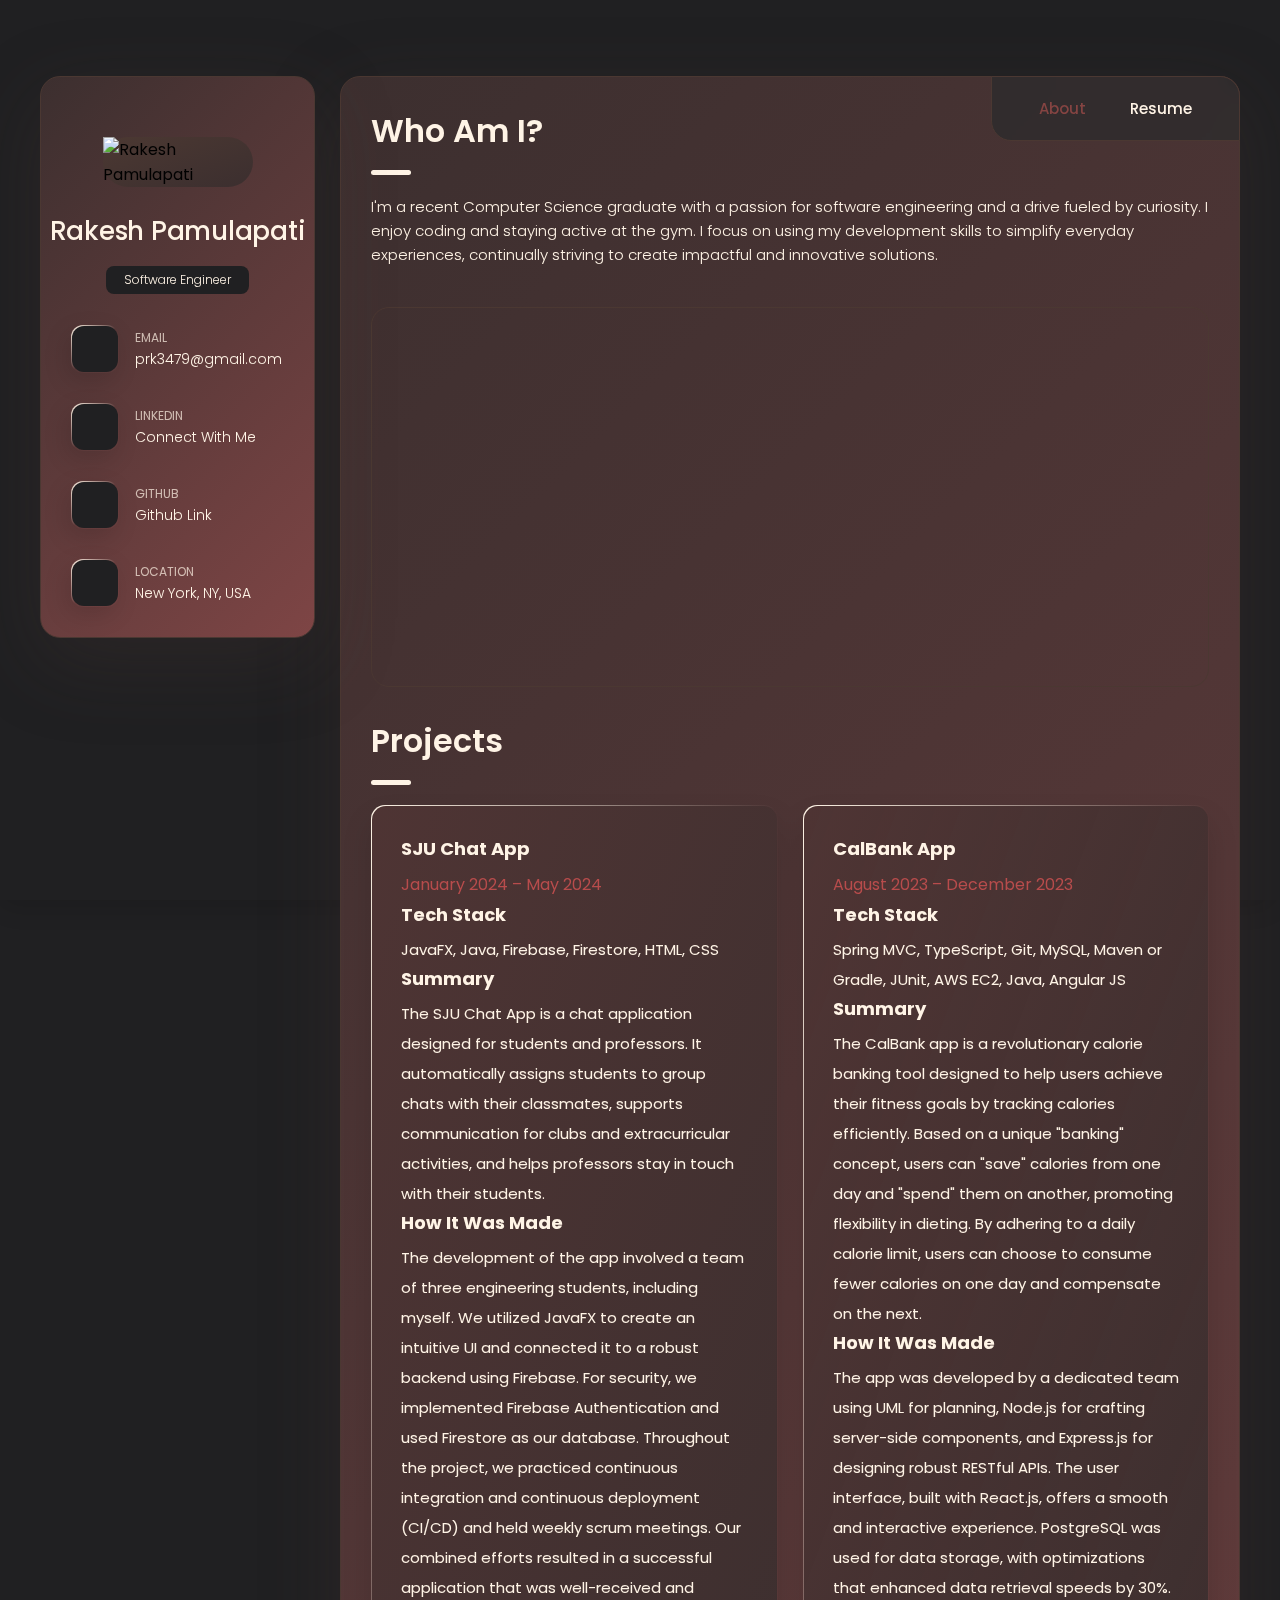
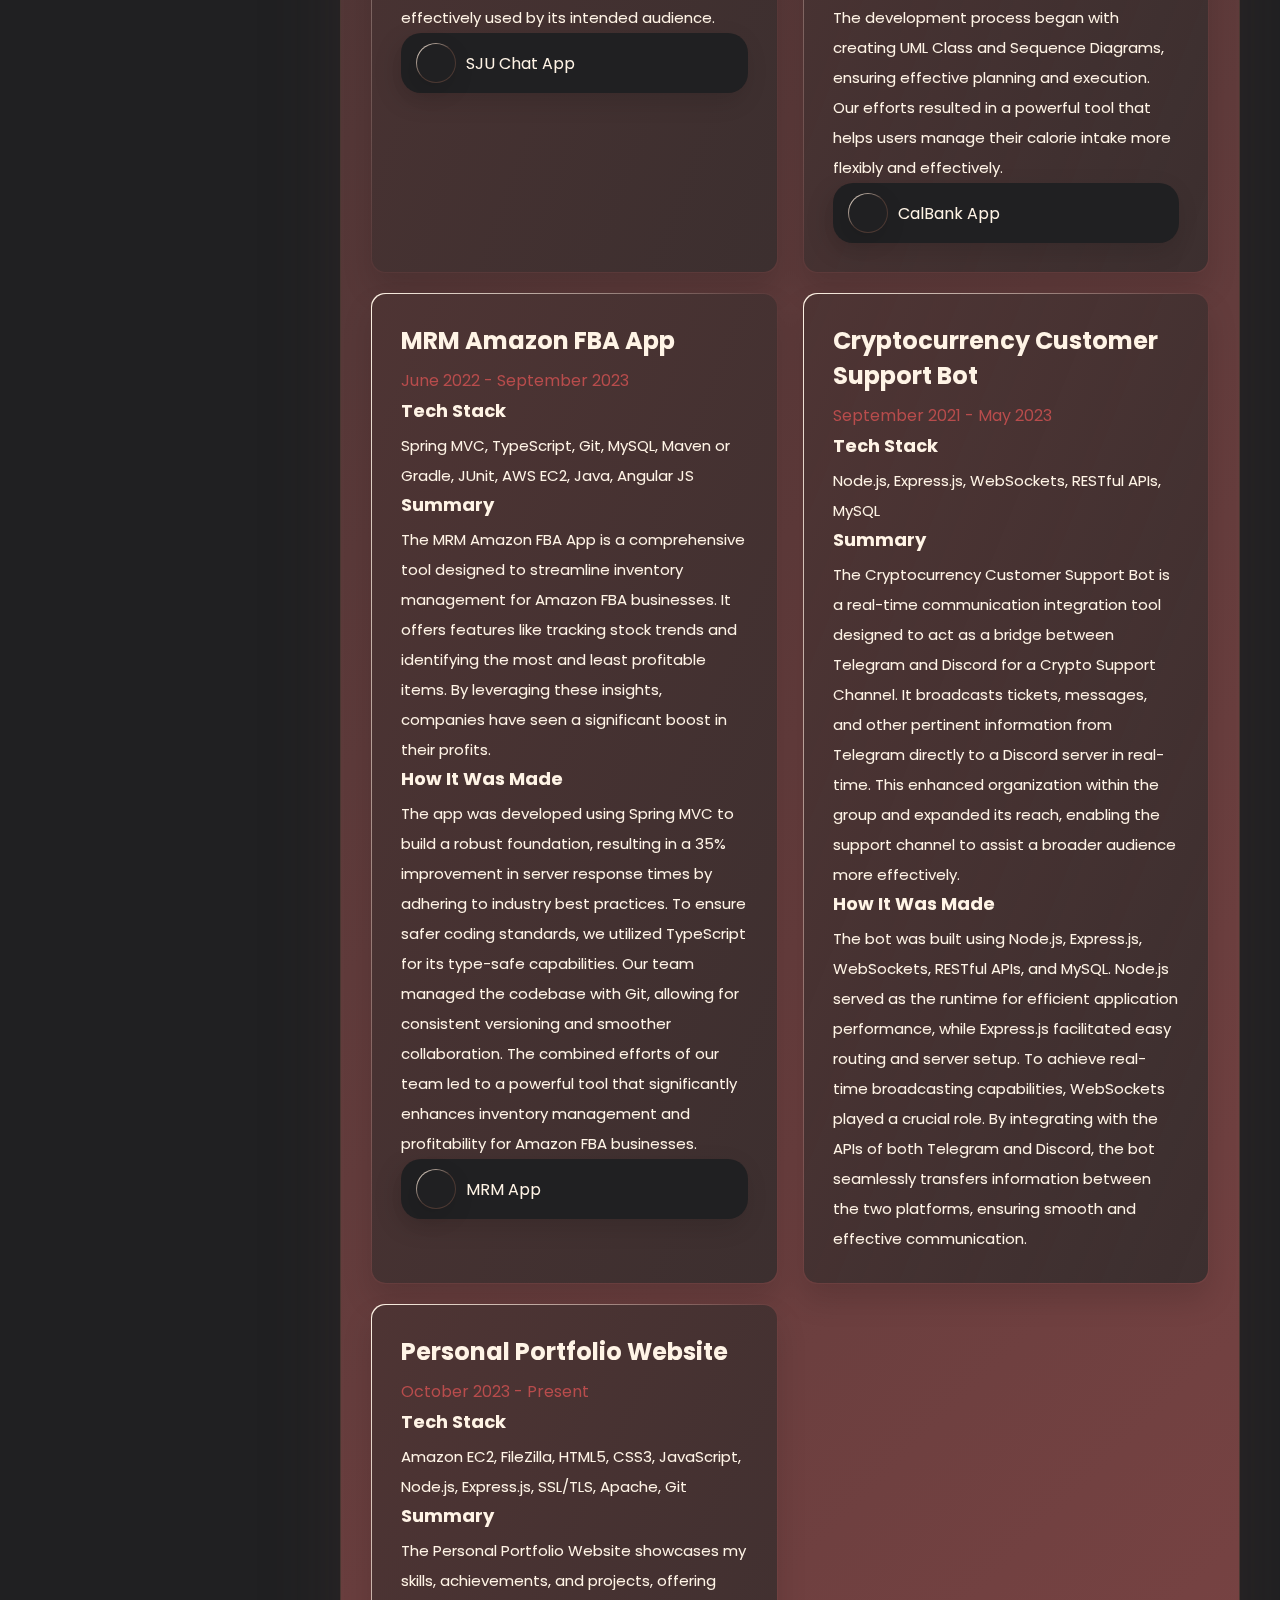
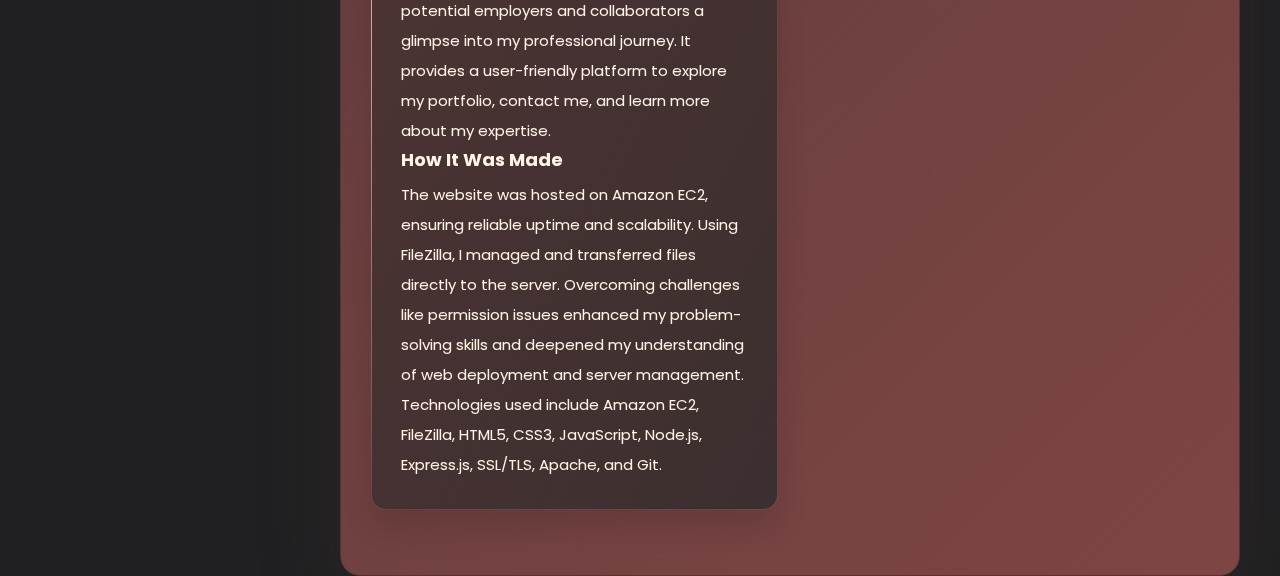
==== commit 5ca6ed00: "Cleanup" ====
--- a/index.html
+++ b/index.html
@@ -10,7 +10,7 @@
   <!--
     - favicon
   -->
-  <link rel="shortcut icon" href="./assets/images/logo copy.ico" type="image/x-icon">
+  <link rel="shortcut icon" href="./assets/images/portfolio_office_business_baggage_luggage_suitcase_bag_user_interface_briefcase_icon_210807.ico" type="image/x-icon">
 
   <!--
     - custom css link
@@ -177,13 +177,7 @@
 
         <ul class="navbar-list">
 
-          <li class="navbar-item">
-            <button class="navbar-link" data-nav-link></button>
-          </li>
-
-          <li class="navbar-item">
-            <button class="navbar-link" data-nav-link></button>
-          </li>
+
 
           <li class="navbar-item">
             <button class="navbar-link  active" data-nav-link>About</button>
@@ -193,14 +187,8 @@
             <button class="navbar-link" data-nav-link>Resume</button>
           </li>
 
-          <li class="navbar-item">
-            <button class="navbar-link" data-nav-link></button>
-          </li>
-
-
-          <li class="navbar-item">
-            <button class="navbar-link" data-nav-link></button>
-          </li>
+
+
 
           
 
@@ -421,22 +409,19 @@
         </section>
 
 
+
+        
+
+
         <!--
-          - testimonials
+          - Resume modal
         -->
 
-        
-
-
-        <!--
-          - testimonials modal
-        -->
-
         <div class="modal-container" data-modal-container>
 
           <div class="overlay" data-overlay></div>
 
-          <section class="testimonials-modal">
+          <section class="Resume-modal">
 
             <button class="modal-close-btn" data-modal-close-btn>
               <ion-icon name="close-outline"></ion-icon>
@@ -763,476 +748,27 @@
         - #PORTFOLIO
       -->
 
-      <article class="portfolio" data-page="portfolio">
-
-        <header>
-          <h2 class="h2 article-title">Portfolio</h2>
-        </header>
-
-        <section class="projects">
-
-          <ul class="filter-list">
-
-            <li class="filter-item">
-              <button class="active" data-filter-btn>All</button>
-            </li>
-
-            <li class="filter-item">
-              <button data-filter-btn>Web design</button>
-            </li>
-
-            <li class="filter-item">
-              <button data-filter-btn>Applications</button>
-            </li>
-
-            <li class="filter-item">
-              <button data-filter-btn>Web development</button>
-            </li>
-
-          </ul>
-
-          <div class="filter-select-box">
+
+
+
+
 
             <button class="filter-select" data-select>
 
-              <div class="select-value" data-selecct-value>Select category</div>
-
-              <div class="select-icon">
-                <ion-icon name="chevron-down"></ion-icon>
-              </div>
-
             </button>
 
-            <ul class="select-list">
-
-              <li class="select-item">
-                <button data-select-item>All</button>
-              </li>
-
-              <li class="select-item">
-                <button data-select-item>Web design</button>
-              </li>
-
-              <li class="select-item">
-                <button data-select-item>Applications</button>
-              </li>
-
-              <li class="select-item">
-                <button data-select-item>Web development</button>
-              </li>
-
-            </ul>
-
-          </div>
-
-          <ul class="project-list">
-
-            <li class="project-item  active" data-filter-item data-category="web development">
-              <a href="#">
-
-                <figure class="project-img">
-                  <div class="project-item-icon-box">
-                    <ion-icon name="eye-outline"></ion-icon>
-                  </div>
-
-                  <img src="./assets/images/project-1.jpg" alt="finance" loading="lazy">
-                </figure>
-
-                <h3 class="project-title">Finance</h3>
-
-                <p class="project-category">Web development</p>
-
-              </a>
-            </li>
-
-            <li class="project-item  active" data-filter-item data-category="web development">
-              <a href="#">
-
-                <figure class="project-img">
-                  <div class="project-item-icon-box">
-                    <ion-icon name="eye-outline"></ion-icon>
-                  </div>
-
-                  <img src="./assets/images/project-2.png" alt="orizon" loading="lazy">
-                </figure>
-
-                <h3 class="project-title">Orizon</h3>
-
-                <p class="project-category">Web development</p>
-
-              </a>
-            </li>
-
-            <li class="project-item  active" data-filter-item data-category="web design">
-              <a href="#">
-
-                <figure class="project-img">
-                  <div class="project-item-icon-box">
-                    <ion-icon name="eye-outline"></ion-icon>
-                  </div>
-
-                  <img src="./assets/images/project-3.jpg" alt="fundo" loading="lazy">
-                </figure>
-
-                <h3 class="project-title">Fundo</h3>
-
-                <p class="project-category">Web design</p>
-
-              </a>
-            </li>
-
-            <li class="project-item  active" data-filter-item data-category="applications">
-              <a href="#">
-
-                <figure class="project-img">
-                  <div class="project-item-icon-box">
-                    <ion-icon name="eye-outline"></ion-icon>
-                  </div>
-
-                  <img src="./assets/images/project-4.png" alt="brawlhalla" loading="lazy">
-                </figure>
-
-                <h3 class="project-title">Brawlhalla</h3>
-
-                <p class="project-category">Applications</p>
-
-              </a>
-            </li>
-
-            <li class="project-item  active" data-filter-item data-category="web design">
-              <a href="#">
-
-                <figure class="project-img">
-                  <div class="project-item-icon-box">
-                    <ion-icon name="eye-outline"></ion-icon>
-                  </div>
-
-                  <img src="./assets/images/project-5.png" alt="dsm." loading="lazy">
-                </figure>
-
-                <h3 class="project-title">DSM.</h3>
-
-                <p class="project-category">Web design</p>
-
-              </a>
-            </li>
-
-            <li class="project-item  active" data-filter-item data-category="web design">
-              <a href="#">
-
-                <figure class="project-img">
-                  <div class="project-item-icon-box">
-                    <ion-icon name="eye-outline"></ion-icon>
-                  </div>
-
-                  <img src="./assets/images/project-6.png" alt="metaspark" loading="lazy">
-                </figure>
-
-                <h3 class="project-title">MetaSpark</h3>
-
-                <p class="project-category">Web design</p>
-
-              </a>
-            </li>
-
-            <li class="project-item  active" data-filter-item data-category="web development">
-              <a href="#">
-
-                <figure class="project-img">
-                  <div class="project-item-icon-box">
-                    <ion-icon name="eye-outline"></ion-icon>
-                  </div>
-
-                  <img src="./assets/images/project-7.png" alt="summary" loading="lazy">
-                </figure>
-
-                <h3 class="project-title">Summary</h3>
-
-                <p class="project-category">Web development</p>
-
-              </a>
-            </li>
-
-            <li class="project-item  active" data-filter-item data-category="applications">
-              <a href="#">
-
-                <figure class="project-img">
-                  <div class="project-item-icon-box">
-                    <ion-icon name="eye-outline"></ion-icon>
-                  </div>
-
-                  <img src="./assets/images/project-8.jpg" alt="task manager" loading="lazy">
-                </figure>
-
-                <h3 class="project-title">Task Manager</h3>
-
-                <p class="project-category">Applications</p>
-
-              </a>
-            </li>
-
-            <li class="project-item  active" data-filter-item data-category="web development">
-              <a href="#">
-
-                <figure class="project-img">
-                  <div class="project-item-icon-box">
-                    <ion-icon name="eye-outline"></ion-icon>
-                  </div>
-
-                  <img src="./assets/images/project-9.png" alt="arrival" loading="lazy">
-                </figure>
-
-                <h3 class="project-title">Arrival</h3>
-
-                <p class="project-category">Web development</p>
-
-              </a>
-            </li>
-
-          </ul>
-
-        </section>
-
-      </article>
-
-
-
-
-
-      <!--
-        - #BLOG
-      -->
-
-      <article class="blog" data-page="blog">
-
-        <header>
-          <h2 class="h2 article-title">Blog</h2>
-        </header>
-
-        <section class="blog-posts">
-
-          <ul class="blog-posts-list">
-
-            <li class="blog-post-item">
-              <a href="#">
-
-                <figure class="blog-banner-box">
-                  <img src="./assets/images/blog-1.jpg" alt="Design conferences in 2022" loading="lazy">
-                </figure>
-
-                <div class="blog-content">
-
-                  <div class="blog-meta">
-                    <p class="blog-category">Design</p>
-
-                    <span class="dot"></span>
-
-                    <time datetime="2022-02-23">Fab 23, 2022</time>
-                  </div>
-
-                  <h3 class="h3 blog-item-title">Design conferences in 2022</h3>
-
-                  <p class="blog-text">
-                    Veritatis et quasi architecto beatae vitae dicta sunt, explicabo.
-                  </p>
-
-                </div>
-
-              </a>
-            </li>
-
-            <li class="blog-post-item">
-              <a href="#">
-
-                <figure class="blog-banner-box">
-                  <img src="./assets/images/blog-2.jpg" alt="Best fonts every designer" loading="lazy">
-                </figure>
-
-                <div class="blog-content">
-
-                  <div class="blog-meta">
-                    <p class="blog-category">Design</p>
-
-                    <span class="dot"></span>
-
-                    <time datetime="2022-02-23">Fab 23, 2022</time>
-                  </div>
-
-                  <h3 class="h3 blog-item-title">Best fonts every designer</h3>
-
-                  <p class="blog-text">
-                    Sed ut perspiciatis, nam libero tempore, cum soluta nobis est eligendi.
-                  </p>
-
-                </div>
-
-              </a>
-            </li>
-
-            <li class="blog-post-item">
-              <a href="#">
-
-                <figure class="blog-banner-box">
-                  <img src="./assets/images/blog-3.jpg" alt="Design digest #80" loading="lazy">
-                </figure>
-
-                <div class="blog-content">
-
-                  <div class="blog-meta">
-                    <p class="blog-category">Design</p>
-
-                    <span class="dot"></span>
-
-                    <time datetime="2022-02-23">Fab 23, 2022</time>
-                  </div>
-
-                  <h3 class="h3 blog-item-title">Design digest #80</h3>
-
-                  <p class="blog-text">
-                    Excepteur sint occaecat cupidatat no proident, quis nostrum exercitationem ullam corporis suscipit.
-                  </p>
-
-                </div>
-
-              </a>
-            </li>
-
-            <li class="blog-post-item">
-              <a href="#">
-
-                <figure class="blog-banner-box">
-                  <img src="./assets/images/blog-4.jpg" alt="UI interactions of the week" loading="lazy">
-                </figure>
-
-                <div class="blog-content">
-
-                  <div class="blog-meta">
-                    <p class="blog-category">Design</p>
-
-                    <span class="dot"></span>
-
-                    <time datetime="2022-02-23">Fab 23, 2022</time>
-                  </div>
-
-                  <h3 class="h3 blog-item-title">UI interactions of the week</h3>
-
-                  <p class="blog-text">
-                    Enim ad minim veniam, consectetur adipiscing elit, quis nostrud exercitation ullamco laboris nisi.
-                  </p>
-
-                </div>
-
-              </a>
-            </li>
-
-            <li class="blog-post-item">
-              <a href="#">
-
-                <figure class="blog-banner-box">
-                  <img src="./assets/images/blog-5.jpg" alt="The forgotten art of spacing" loading="lazy">
-                </figure>
-
-                <div class="blog-content">
-
-                  <div class="blog-meta">
-                    <p class="blog-category">Design</p>
-
-                    <span class="dot"></span>
-
-                    <time datetime="2022-02-23">Fab 23, 2022</time>
-                  </div>
-
-                  <h3 class="h3 blog-item-title">The forgotten art of spacing</h3>
-
-                  <p class="blog-text">
-                    Maxime placeat, sed do eiusmod tempor incididunt ut labore et dolore magna aliqua.
-                  </p>
-
-                </div>
-
-              </a>
-            </li>
-
-            <li class="blog-post-item">
-              <a href="#">
-
-                <figure class="blog-banner-box">
-                  <img src="./assets/images/blog-6.jpg" alt="Design digest #79" loading="lazy">
-                </figure>
-
-                <div class="blog-content">
-
-                  <div class="blog-meta">
-                    <p class="blog-category">Design</p>
-
-                    <span class="dot"></span>
-
-                    <time datetime="2022-02-23">Fab 23, 2022</time>
-                  </div>
-
-                  <h3 class="h3 blog-item-title">Design digest #79</h3>
-
-                  <p class="blog-text">
-                    Optio cumque nihil impedit uo minus quod maxime placeat, velit esse cillum.
-                  </p>
-
-                </div>
-
-              </a>
-            </li>
-
-          </ul>
-
-        </section>
-
-      </article>
-
-
-
-
-
-      <!--
-        - #CONTACT
-      -->
-
-      <article class="contact" data-page="contact">
-
-        <header>
-          <h2 class="h2 article-title">Contact</h2>
-        </header>
-
-        <section class="mapbox" data-mapbox>
-          <figure>
-            <iframe
-              src="https://www.google.com/maps/embed?pb=!1m18!1m12!1m3!1d387191.33750346623!2d-73.97968099999999!3d40.6974881!2m3!1f0!2f0!3f0!3m2!1i1024!2i768!4f13.1!3m3!1m2!1s0x89c24fa5d33f083b%3A0xc80b8f06e177fe62!2sNew%20York%2C%20NY!5e0!3m2!1sen!2sus!4v1698902146556!5m2!1sen!2sus"
-              width="400" height="300" loading="lazy"></iframe>
-          </figure>
-        </section>
-
-        <section class="contact-form">
-
-          <h3 class="h3 form-title">Contact Form</h3>
-
-          <form action="#" class="form" data-form>
-
-            <div class="input-wrapper">
-              <input type="text" name="fullname" class="form-input" placeholder="Full name" required data-form-input>
-
-              <input type="email" name="email" class="form-input" placeholder="Email address" required data-form-input>
-            </div>
-
-            <textarea name="message" class="form-input" placeholder="Your Message" required data-form-input></textarea>
-
-            <button class="form-btn" type="submit" disabled data-form-btn>
-              <ion-icon name="paper-plane"></ion-icon>
-              <span>Send Message</span>
-            </button>
-
-          </form>
-
-        </section>
-
-      </article>
+
+
+
+
+
+      
+
+
+
+
+
+      
 
     </div>
 
--- a/assets/css/style.css
+++ b/assets/css/style.css
@@ -1,19 +1,4 @@
-/*-----------------------------------*\
-  #style.css
-\*-----------------------------------*/
-
-
-/**
- * copyright 2022 @codewithsadee
- */
-
-
-
-
-
-/*-----------------------------------*\
-  #CUSTOM PROPERTY
-\*-----------------------------------*/
+
 
 :root {
 
@@ -56,17 +41,16 @@
 
   /* solid */
 
-  --jet: #4b3832; /* Updated to match the new color palette */
-  --onyx: #854442; /* Updated to match the new color palette */
-  --eerie-black-1: hsl(240, 2%, 13%); /* Keeping the same */
-  --eerie-black-2: #3c2f2f; /* Updated to match the new color palette */
-  --smoky-black: #be9b7b; /* Updated to match the new color palette */
-  --white-1: #fff4e6; /* Updated to match the new color palette */
-  --white-2: #fff4e6; /* Updated to match the new color palette */
-  --orange-yellow-crayola: #854442; /* Updated to match the new color palette */
-  --vegas-gold: #be9b7b; /* Updated to match the new color palette */
-  --light-gray: #fff4e6; /* Updated to match the new color palette */
-  --light-gray-70: rgba(255, 244, 230, 0.7); /* Updated to match the new color palette */
+  --jet: #4b3832; 
+  --onyx: #854442; 
+  --eerie-black-1: hsl(240, 2%, 13%); 
+  --eerie-black-2: #3c2f2f; 
+  --white-1: #fff4e6; 
+  --white-2: #fff4e6; 
+  --orange-yellow-crayola: #854442; 
+  --vegas-gold: #be9b7b; 
+  --light-gray: #fff4e6; 
+  --light-gray-70: rgba(255, 244, 230, 0.7);
   --bittersweet-shimmer: hsl(0, 43%, 51%);
 
   /**
@@ -1130,43 +1114,7 @@
   #PORTFOLIO
 \*-----------------------------------*/
 
-.filter-list { display: none; }
-
-.filter-select-box {
-  position: relative;
-  margin-bottom: 25px;
-}
-
-.filter-select {
-  background: var(--eerie-black-2);
-  color: var(--light-gray);
-  display: flex;
-  justify-content: space-between;
-  align-items: center;
-  width: 100%;
-  padding: 12px 16px;
-  border: 1px solid var(--jet);
-  border-radius: 14px;
-  font-size: var(--fs-6);
-  font-weight: var(--fw-300);
-}
-
-.filter-select.active .select-icon { transform: rotate(0.5turn); }
-
-.select-list {
-  background: var(--eerie-black-2);
-  position: absolute;
-  top: calc(100% + 6px);
-  width: 100%;
-  padding: 6px;
-  border: 1px solid var(--jet);
-  border-radius: 14px;
-  z-index: 2;
-  opacity: 0;
-  visibility: hidden;
-  pointer-events: none;
-  transition: 0.15s ease-in-out;
-}
+
 
 .filter-select.active + .select-list {
   opacity: 1;
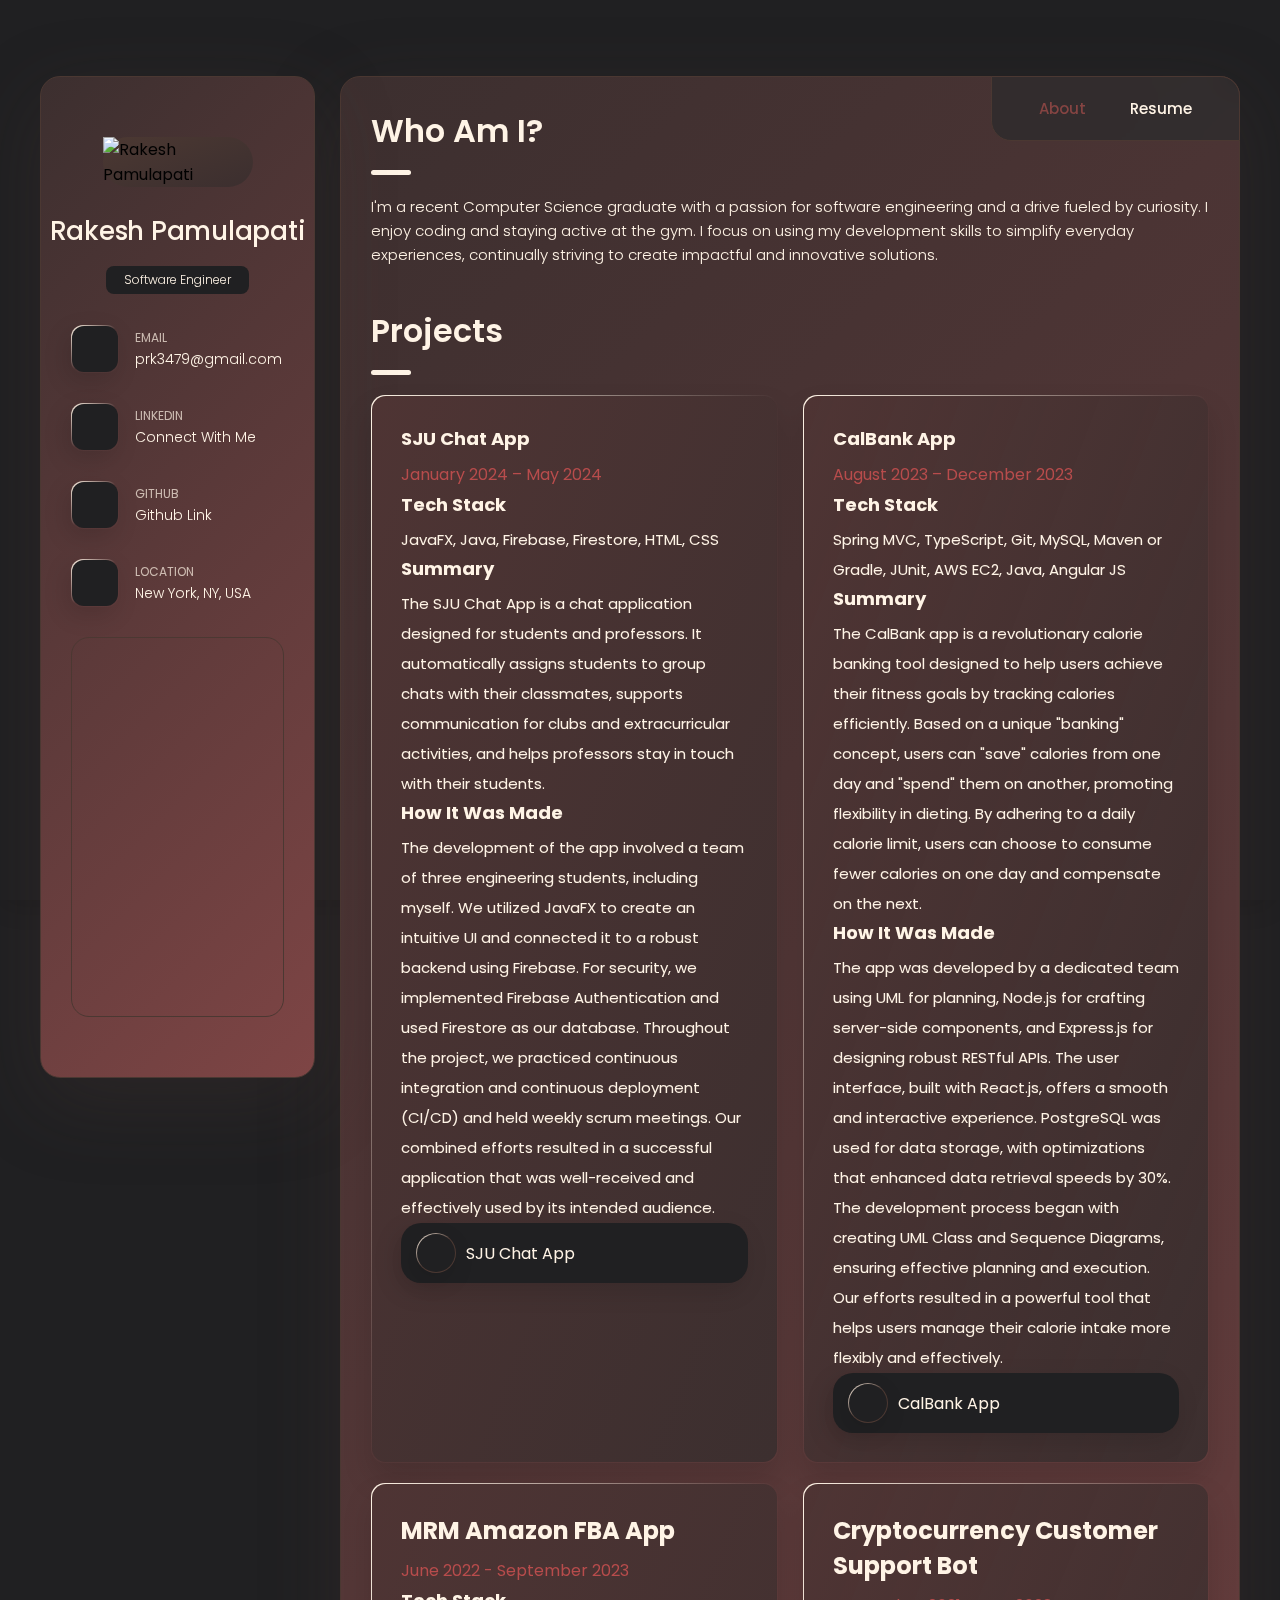
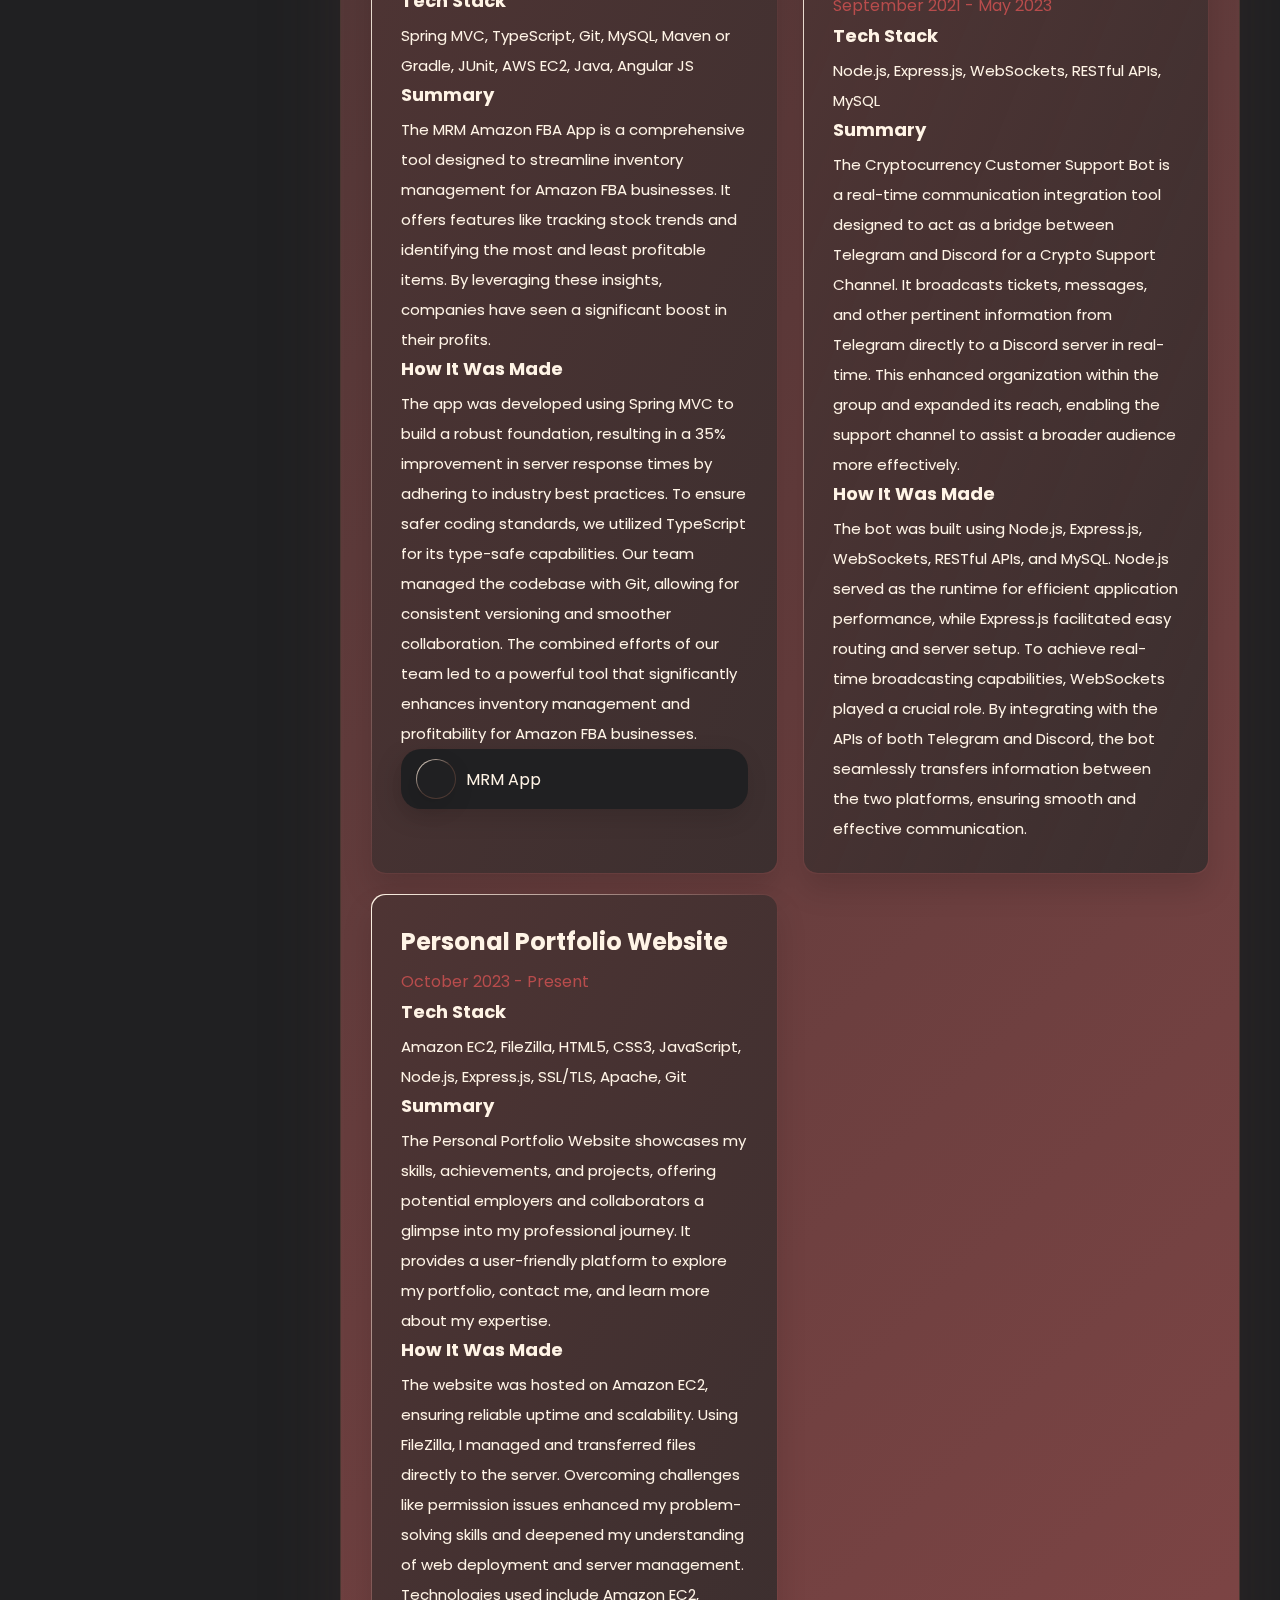
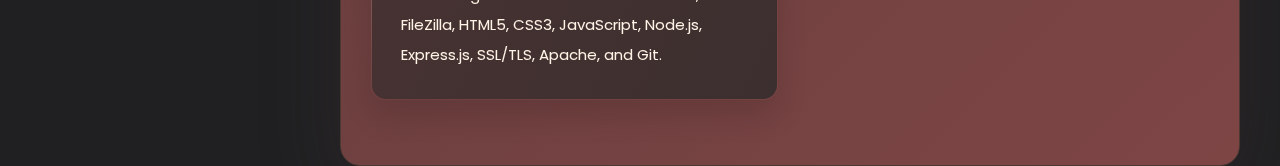
==== commit bf2aacc2: "Moved map to make Homepage better" ====
--- a/index.html
+++ b/index.html
@@ -146,79 +146,10 @@
 
               <address>New York, NY, USA</address>
             </div>
+            
 
           </li>
-
-        </ul>
-
-        
-
-        </ul>
-
-      </div>
-
-    </aside>
-
-
-
-
-
-    <!--
-      - #main-content
-    -->
-
-    <div class="main-content">
-
-      <!--
-        - #NAVBAR
-      -->
-
-      <nav class="navbar">
-
-        <ul class="navbar-list">
-
-
-
-          <li class="navbar-item">
-            <button class="navbar-link  active" data-nav-link>About</button>
-          </li>
-
-          <li class="navbar-item">
-            <button class="navbar-link" data-nav-link>Resume</button>
-          </li>
-
-
-
-
-          
-
-
-          
-
-        </ul>
-
-      </nav>
-
-
-
-
-
-      <!--
-        - #ABOUT
-      -->
-
-      <article class="about  active" data-page="about">
-
-        <header>
-          <h2 class="h2 article-title">Who am I?</h2>
-        </header>
-
-        <section class="about-text">
-          <p>I'm a recent Computer Science graduate with a passion for software engineering and a drive fueled by curiosity. I enjoy coding and staying active at the gym. I focus on using my development skills to simplify everyday experiences, continually striving to create impactful and innovative solutions.</p>
-
-          
-        </section>
-
+          <li>
           <section class="mapbox" data-mapbox>
             <figure>
               <iframe
@@ -226,6 +157,79 @@
                 width="400" height="300" loading="lazy"></iframe>
             </figure>
           </section>
+        </li>
+
+        </ul>
+
+        
+
+        </ul>
+
+      </div>
+
+    </aside>
+
+
+
+
+
+    <!--
+      - #main-content
+    -->
+
+    <div class="main-content">
+
+      <!--
+        - #NAVBAR
+      -->
+
+      <nav class="navbar">
+
+        <ul class="navbar-list">
+
+
+
+          <li class="navbar-item">
+            <button class="navbar-link  active" data-nav-link>About</button>
+          </li>
+
+          <li class="navbar-item">
+            <button class="navbar-link" data-nav-link>Resume</button>
+          </li>
+
+
+
+
+          
+
+
+          
+
+        </ul>
+
+      </nav>
+
+
+
+
+
+      <!--
+        - #ABOUT
+      -->
+
+      <article class="about  active" data-page="about">
+
+        <header>
+          <h2 class="h2 article-title">Who am I?</h2>
+        </header>
+
+        <section class="about-text">
+          <p>I'm a recent Computer Science graduate with a passion for software engineering and a drive fueled by curiosity. I enjoy coding and staying active at the gym. I focus on using my development skills to simplify everyday experiences, continually striving to create impactful and innovative solutions.</p>
+
+          
+        </section>
+
+          
 
         <header>
           <h2 class="h2 article-title">Projects</h2>
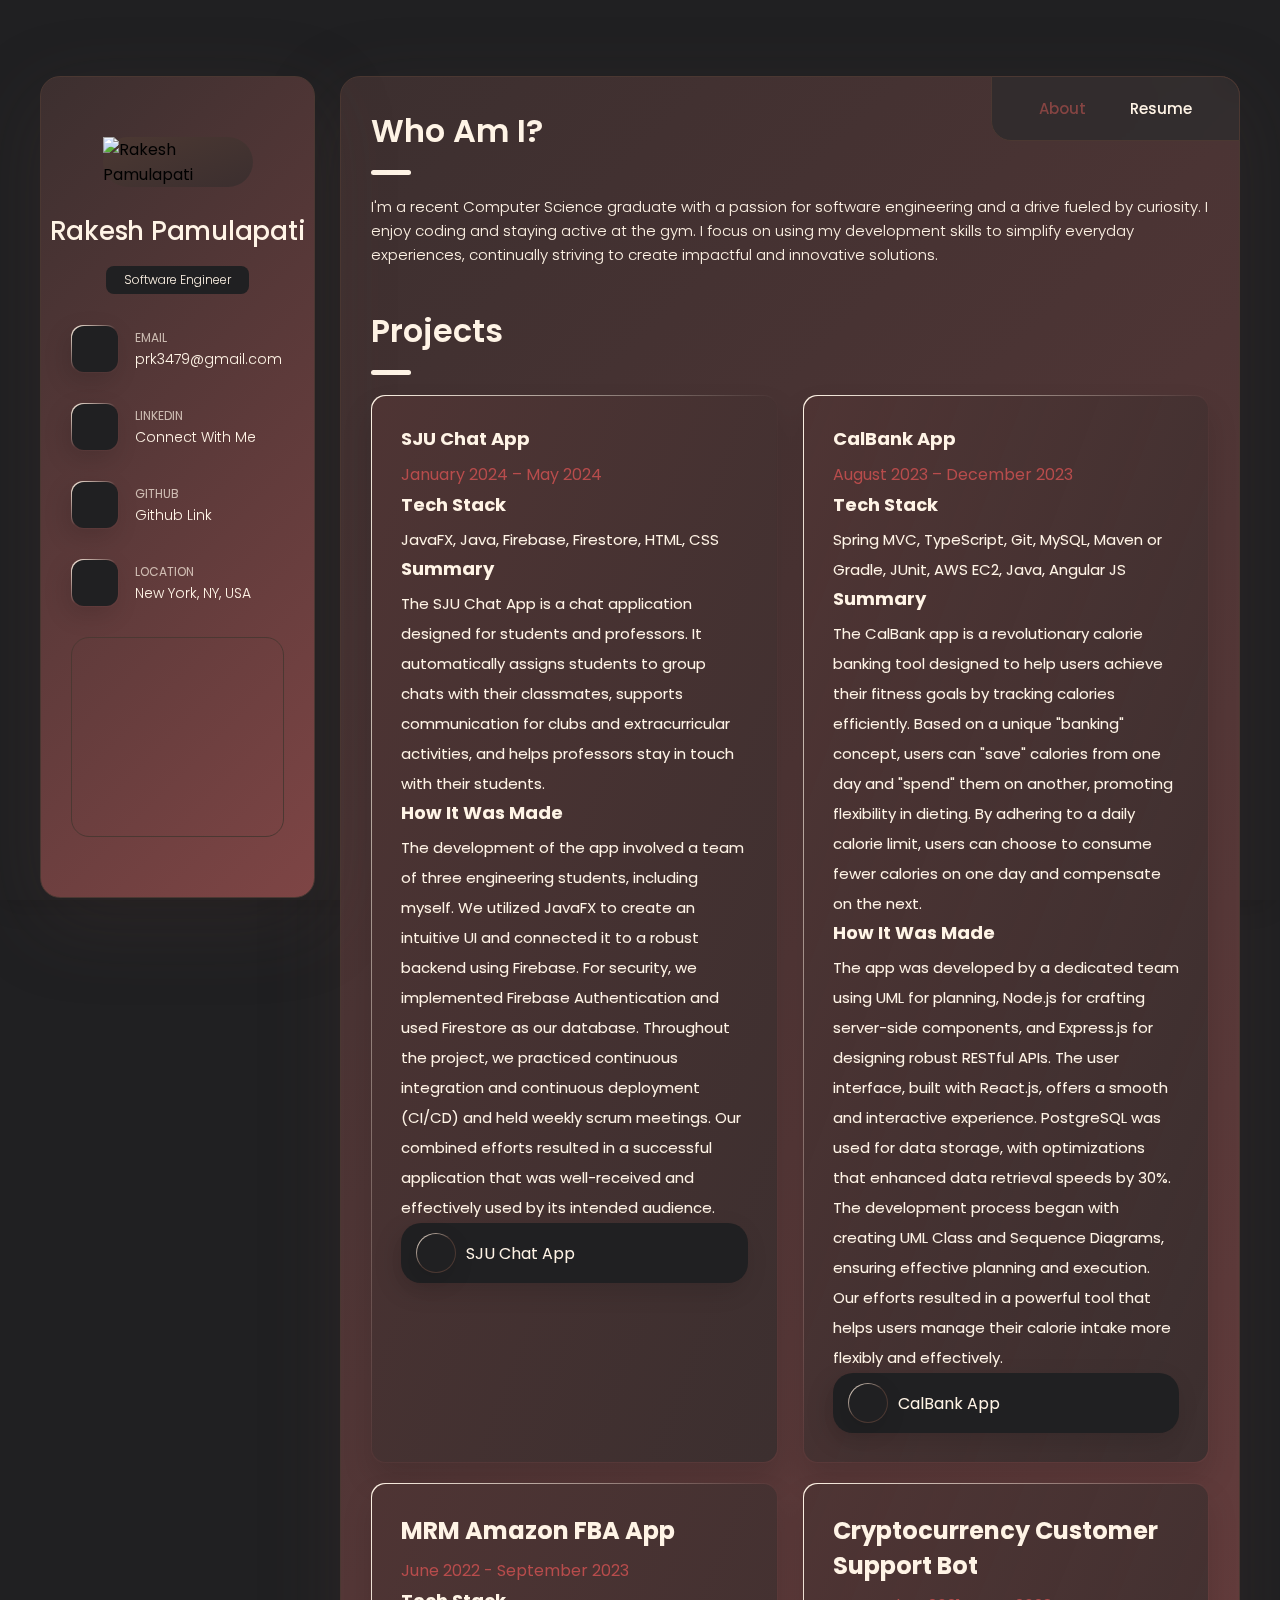
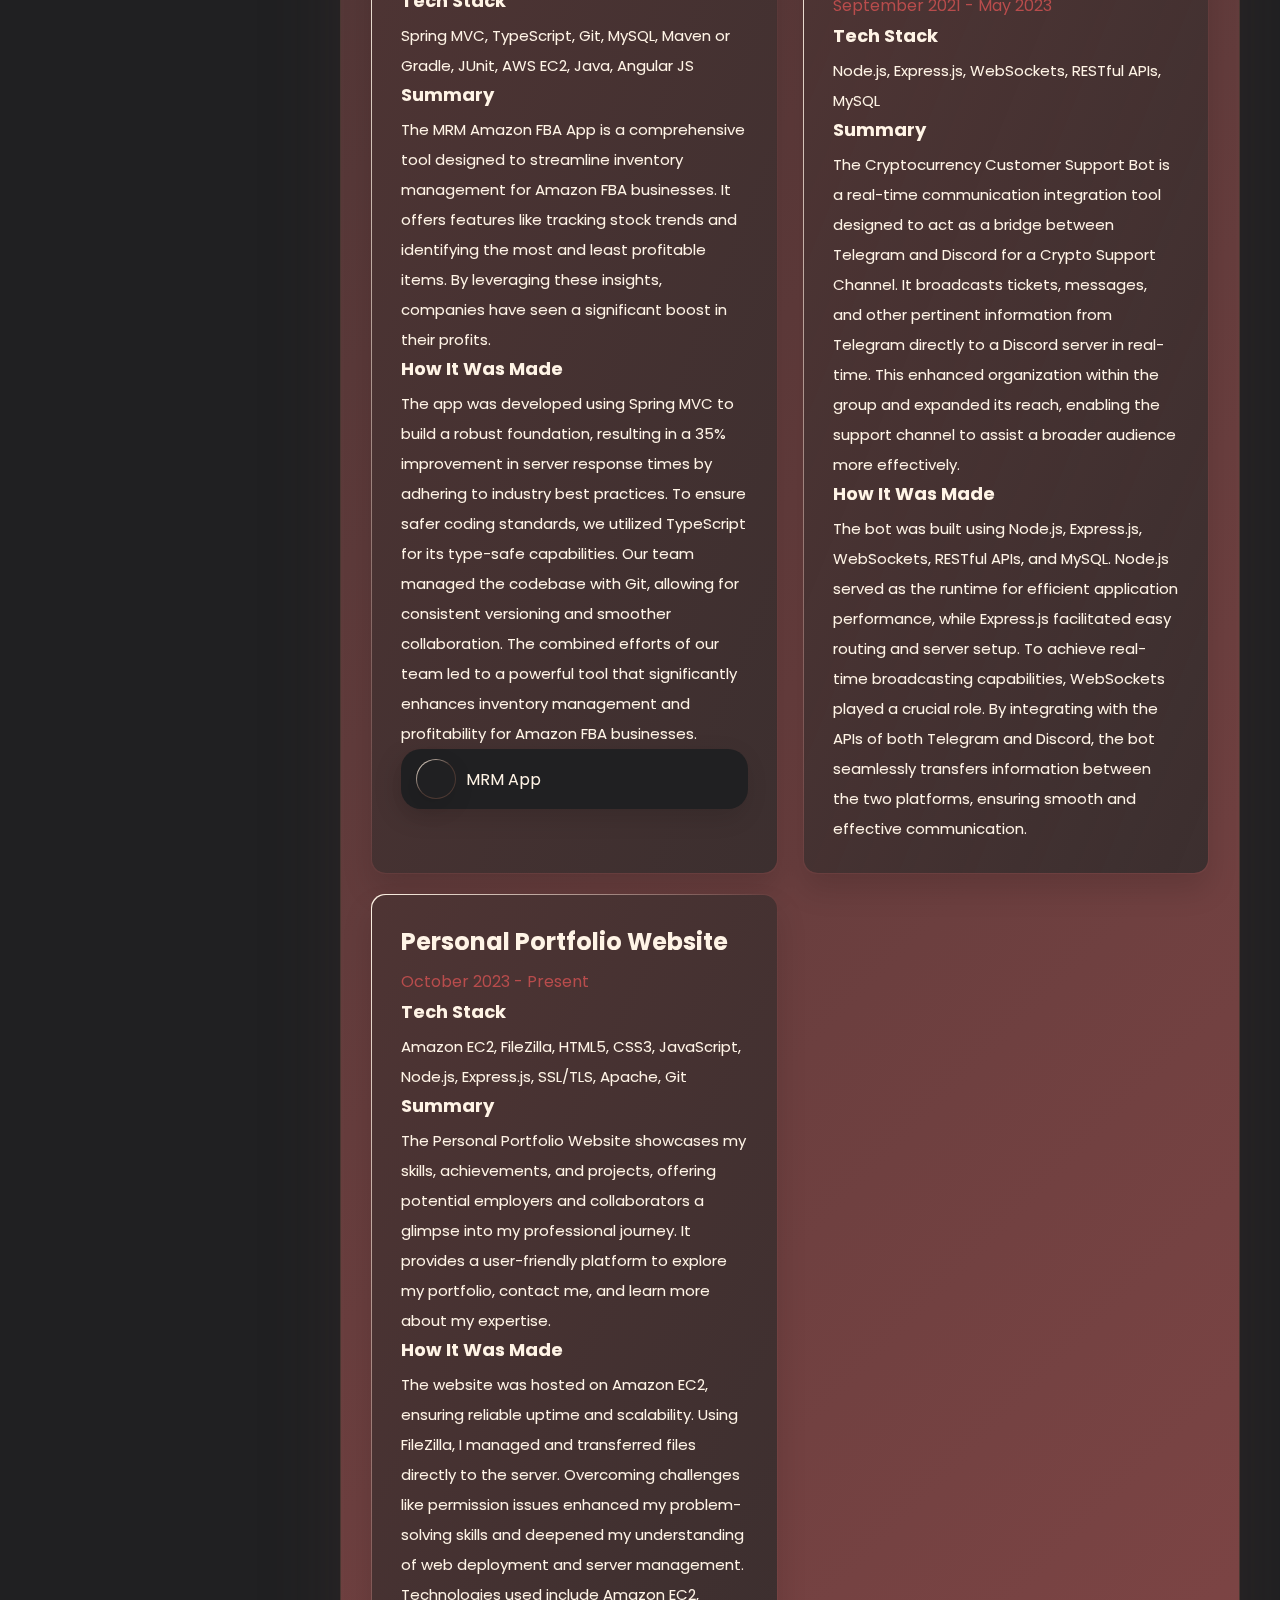
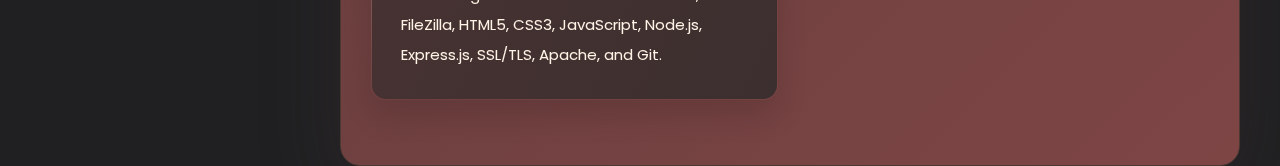
==== commit d14ce294: "Fixed Map positioning" ====
--- a/index.html
+++ b/index.html
@@ -149,15 +149,16 @@
             
 
           </li>
-          <li>
-          <section class="mapbox" data-mapbox>
-            <figure>
-              <iframe
-                src="https://www.google.com/maps/embed?pb=!1m18!1m12!1m3!1d387191.33750346623!2d-73.97968099999999!3d40.6974881!2m3!1f0!2f0!3f0!3m2!1i1024!2i768!4f13.1!3m3!1m2!1s0x89c24fa5d33f083b%3A0xc80b8f06e177fe62!2sNew%20York%2C%20NY!5e0!3m2!1sen!2sus!4v1698902146556!5m2!1sen!2sus"
-                width="400" height="300" loading="lazy"></iframe>
-            </figure>
-          </section>
-        </li>
+          <li class="map-container">
+            <section class="mapbox" data-mapbox>
+              <figure>
+                <iframe
+                  src="https://www.google.com/maps/embed?pb=!1m18!1m12!1m3!1d387191.33750346623!2d-73.97968099999999!3d40.6974881!2m3!1f0!2f0!3f0!3m2!1i1024!2i768!4f13.1!3m3!1m2!1s0x89c24fa5d33f083b%3A0xc80b8f06e177fe62!2sNew%20York%2C%20NY!5e0!3m2!1sen!2sus!4v1698902146556!5m2!1sen!2sus"
+                  loading="lazy"></iframe>
+              </figure>
+            </section>
+          </li>
+          
 
         </ul>
 
--- a/assets/css/style.css
+++ b/assets/css/style.css
@@ -1359,24 +1359,41 @@
   #CONTACT
 \*-----------------------------------*/
 
+.map-container {
+  display: flex;
+  justify-content: center; /* Center the mapbox */
+  align-items: center; /* Vertically align the mapbox */
+}
+
 .mapbox {
   position: relative;
-  height: 250px;
-  width: 100%;
-  border-radius: 16px;
+  flex: 1; /* Allow the mapbox to grow */
+  height: 200px; /* Adjusted height */
+  max-width: 100%; /* Ensure it doesn't exceed the container width */
+  border-radius: 18px; /* Adjusted border-radius */
   margin-bottom: 30px;
   border: 1px solid var(--jet);
   overflow: hidden;
 }
 
-.mapbox figure { height: 100%; }
+.mapbox figure {
+  height: 100%;
+  width: 100%; /* Ensure figure takes full space */
+  margin: 0; /* Ensure no extra margin */
+}
 
 .mapbox iframe {
+  position: absolute; /* Fill the container */
+  top: 0;
+  left: 0;
   width: 100%;
   height: 100%;
   border: none;
   filter: grayscale(1) invert(1);
 }
+
+
+
 
 .contact-form { margin-bottom: 10px; }
 
@@ -1755,10 +1772,7 @@
    * #CONTACT
    */
 
-  .mapbox {
-    height: 380px;
-    border-radius: 18px;
-  }
+  
 
   .input-wrapper {
     gap: 30px;
